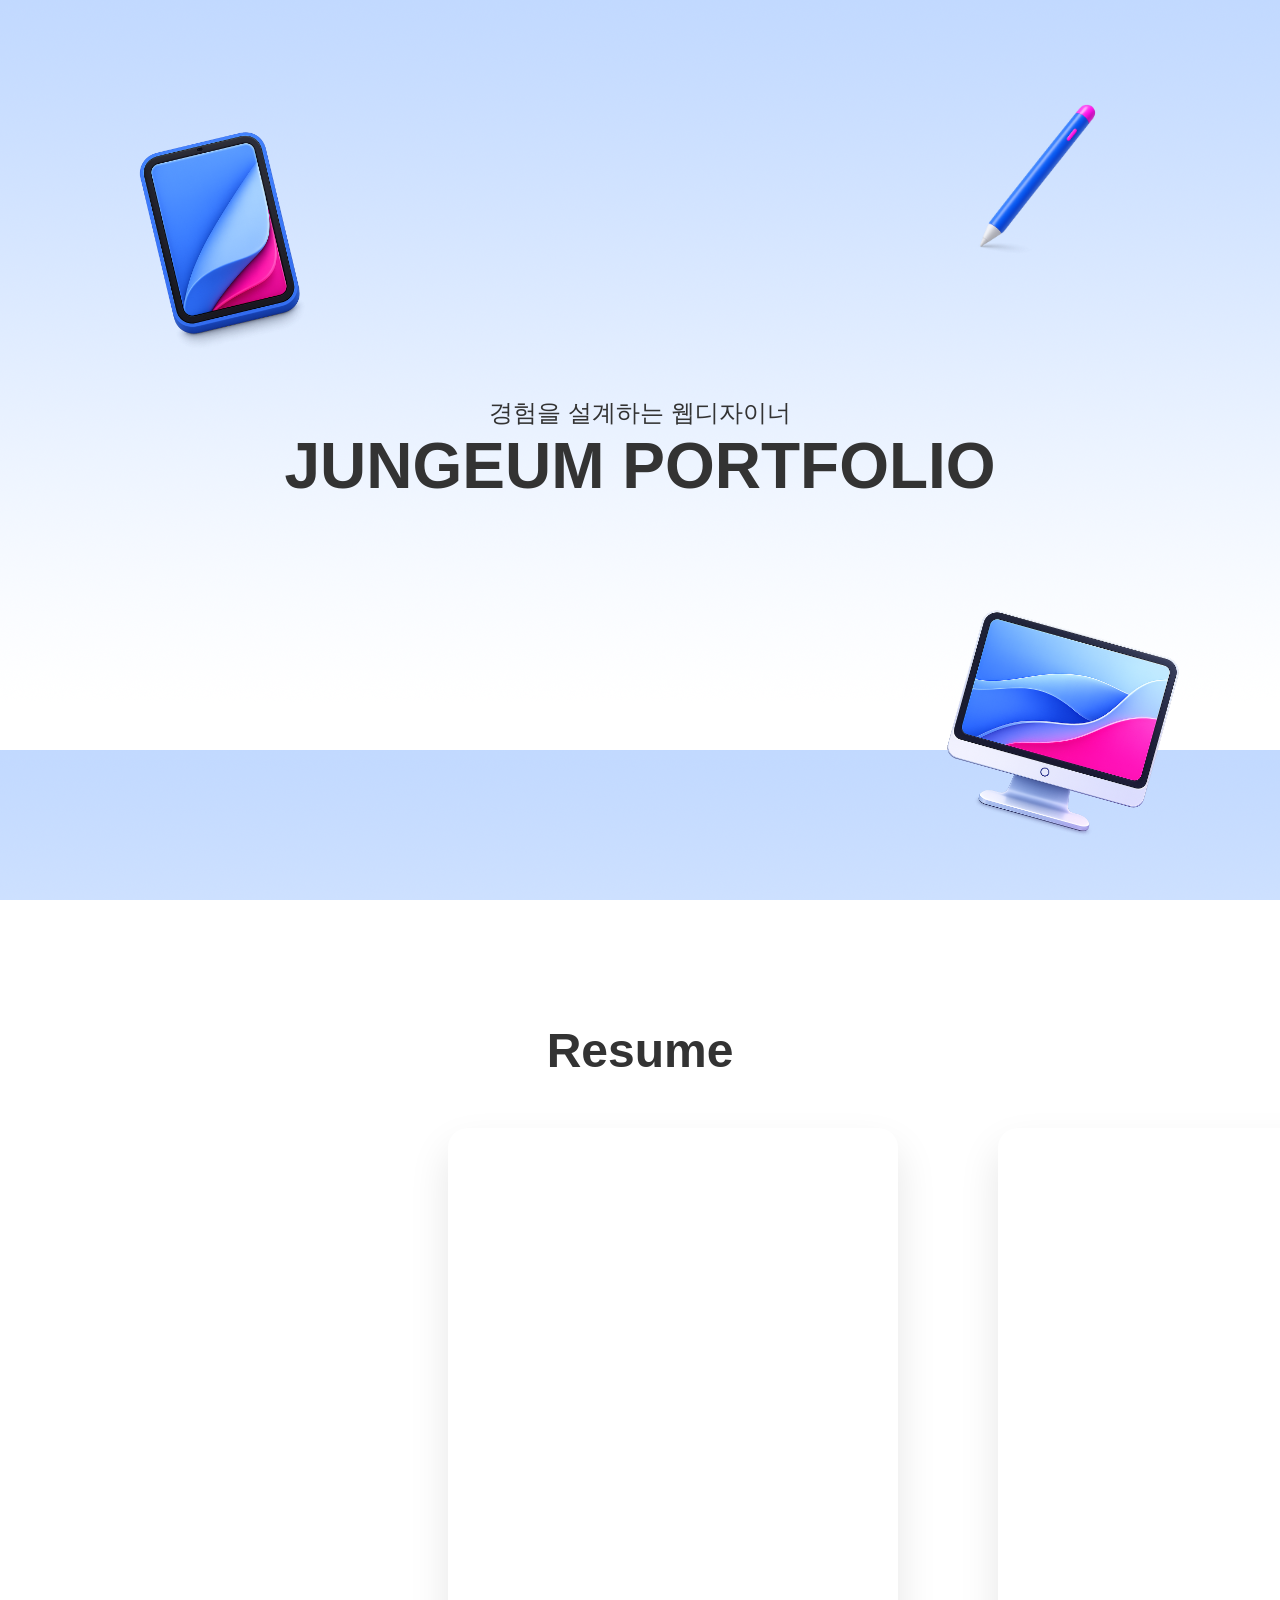
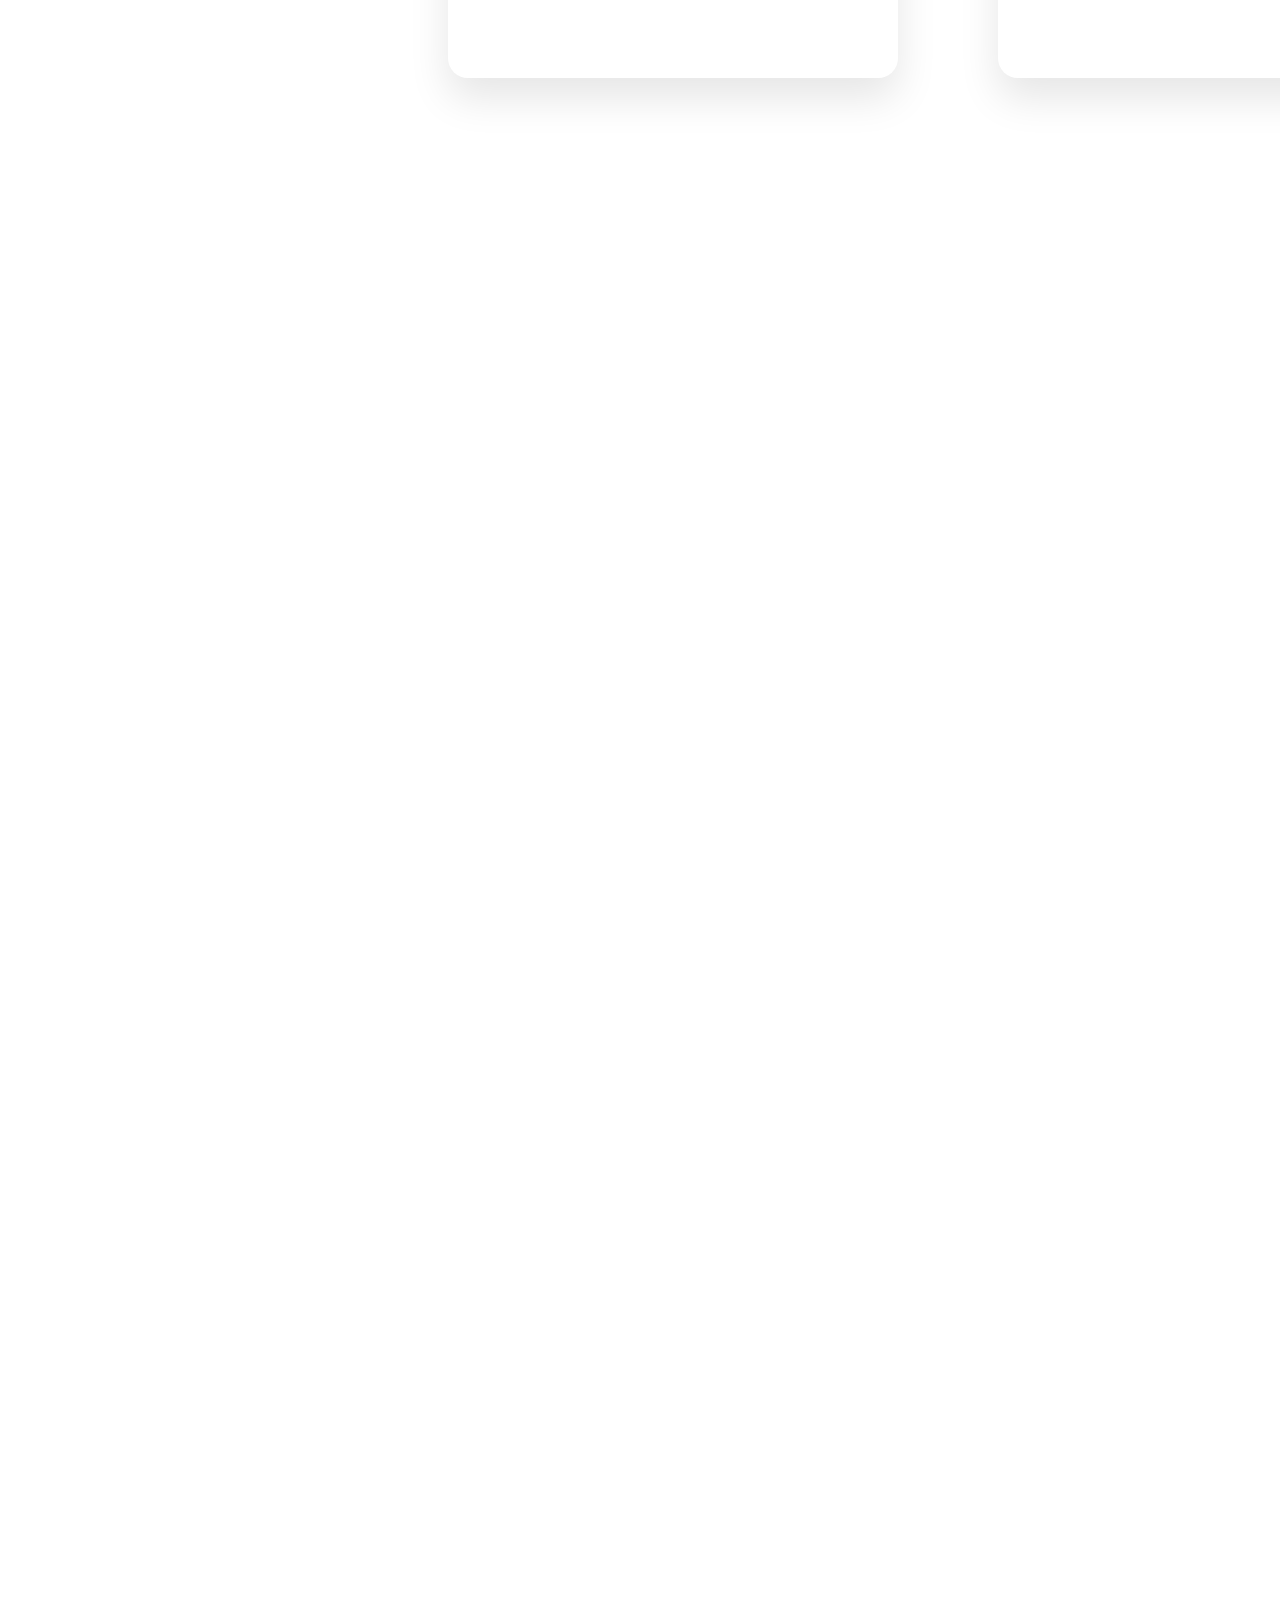
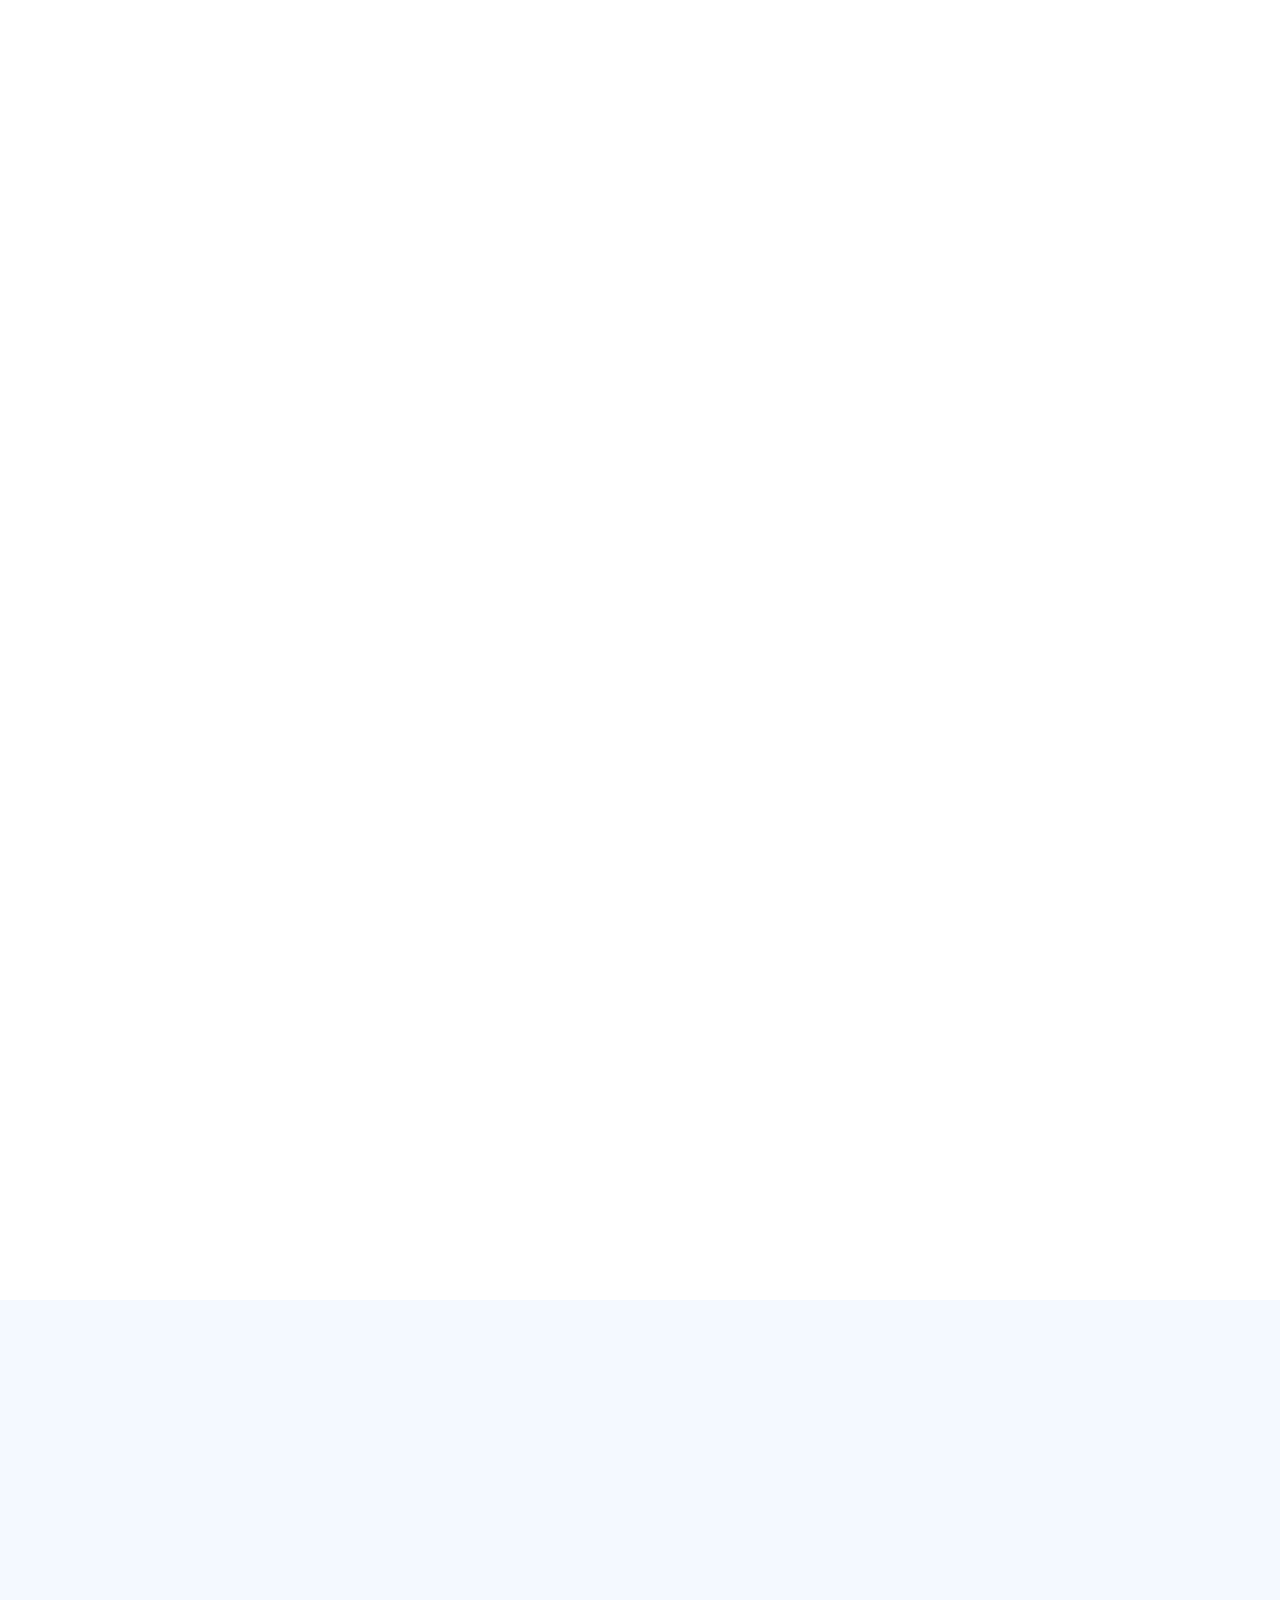
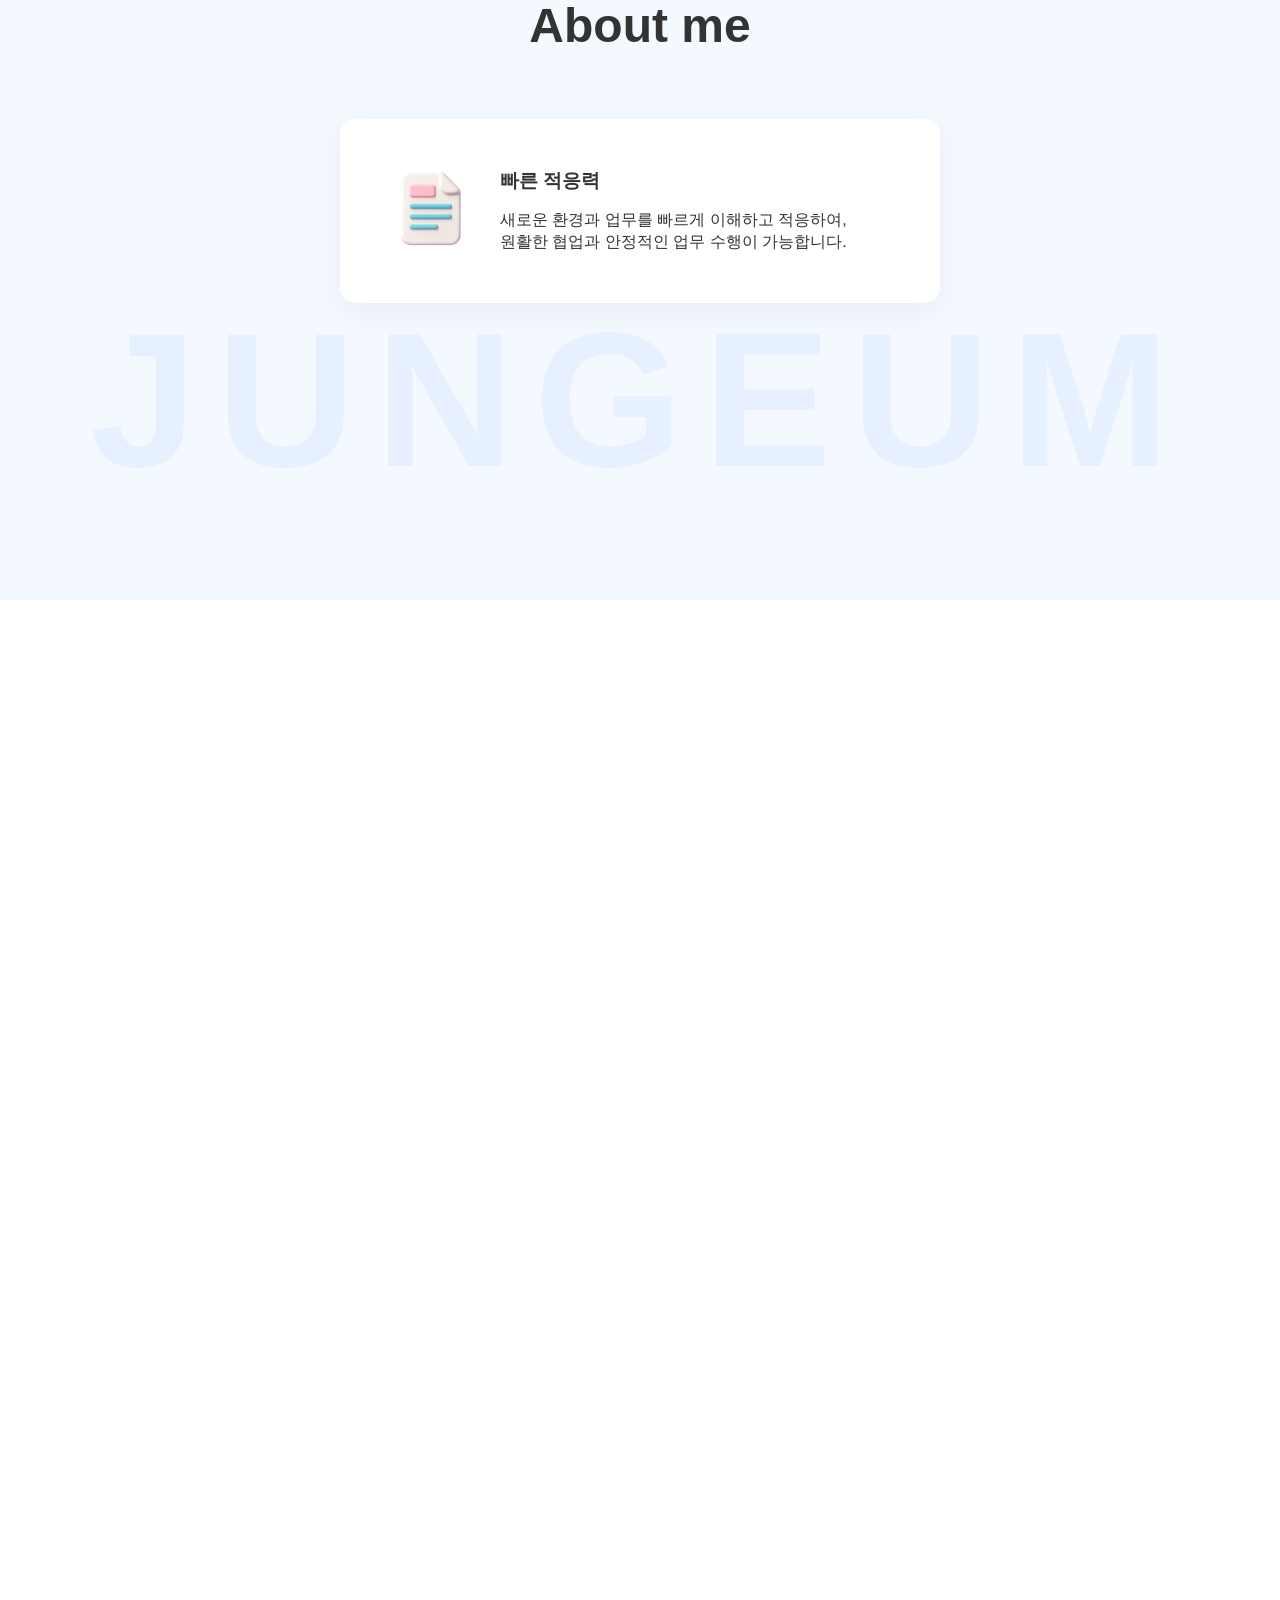
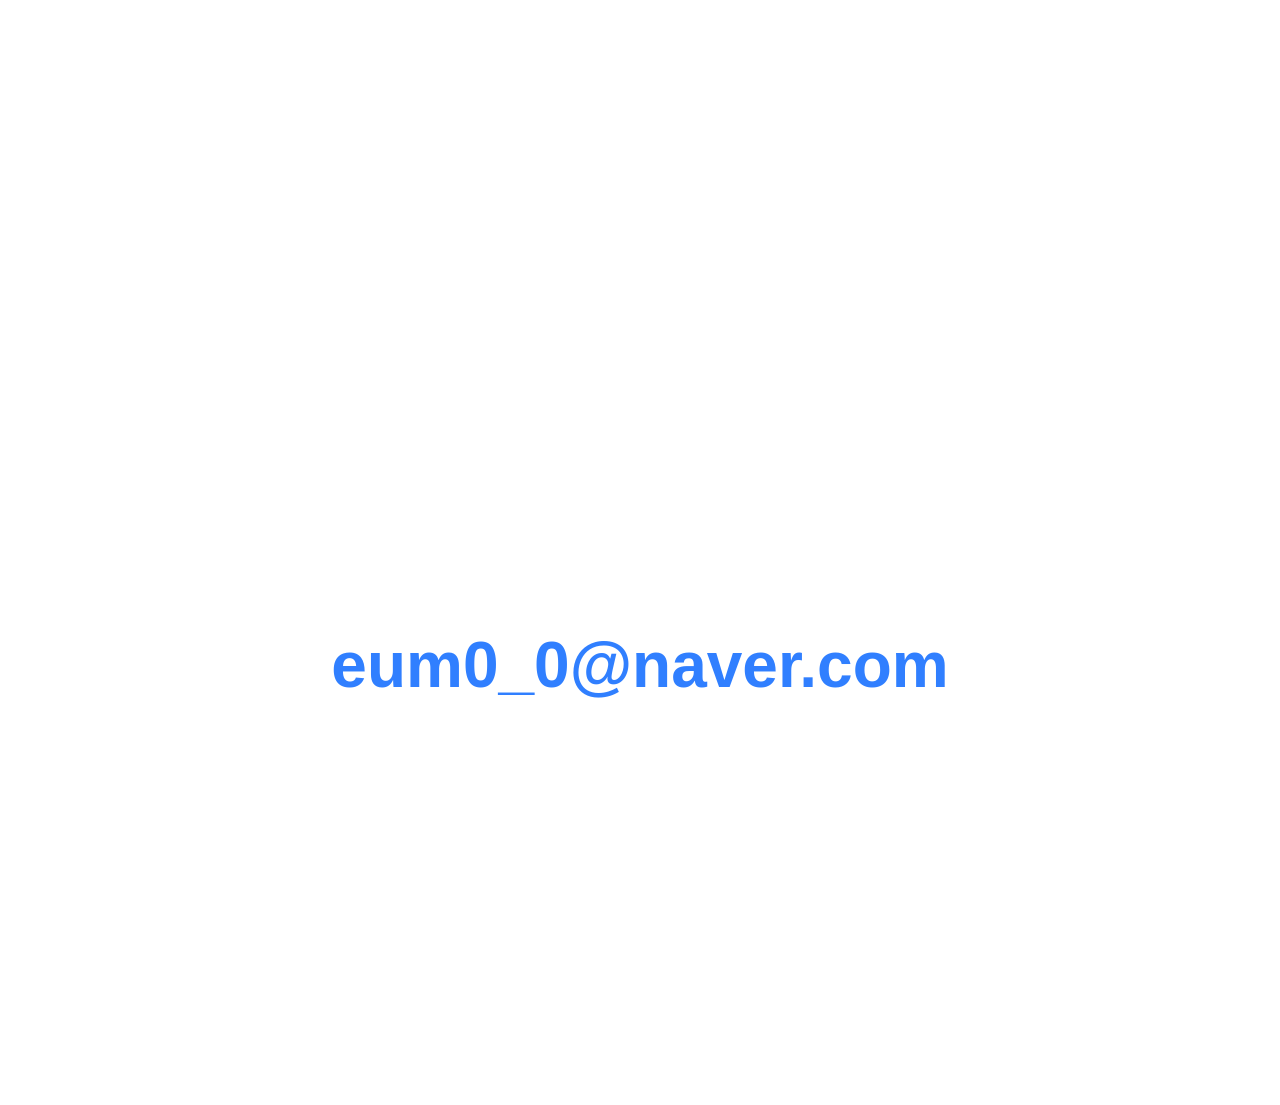
==== index.html @ 6cfabbdc "new" ====
<!DOCTYPE html>
<html lang="ko">
<head>
    <meta charset="UTF-8">
    <meta name="viewport" content="width=device-width, initial-scale=1.0">
    <title>JUNGEUM PORTFOLIO 2026</title>
    <link rel="stylesheet" href="index2.css">
    <!-- GSAP & ScrollTrigger -->
    <script src="https://cdnjs.cloudflare.com/ajax/libs/gsap/3.12.2/gsap.min.js"></script>
    <script src="https://cdnjs.cloudflare.com/ajax/libs/gsap/3.12.2/ScrollTrigger.min.js"></script>
</head>
<body>

    <!-- 섹션 1: 메인 비주얼 -->
    <section class="section-hero">
        <div class="hero-text-wrap">
            <p class="sub-title">경험을 설계하는 웹디자이너</p>
            <h1 class="main-title">JUNGEUM PORTFOLIO</h1>
        </div>
        <div class="floating-pngs">
            <div class="png-obj p1"><img src="images/ipad.png" alt=""></div>
            <div class="png-obj p2"><img src="images/pen.png" alt=""></div>
            <div class="png-obj p3"><img src="images/mac.png" alt=""></div>
        </div>
    </section>

    <!-- 섹션 2: 가로 스크롤 & 피벗 카드 (코들 스타일) -->
    <section class="section-horizontal">
        <div class="horizontal-sticky">
            <h2 class="sec-title">Resume</h2>
            <div class="cards-container">
                <!-- 박스 1 -->
                <div class="card-item">
                    <div class="card-inner" style="background-image: url('https://via.placeholder.com/600x800/333');">
                        <div class="card-overlay">
                            <h3>Choi Jung Eum</h3>
                            <p>단순히 예쁜 디자인이 아니라,<br>고객이 행동하게 만드는<br>설계를 추구합니다.</p>
                        </div>
                    </div>
                </div>
                <!-- 박스 2 -->
                <div class="card-item">
                    <div class="card-inner" style="background-image: url('https://via.placeholder.com/600x800/444');">
                        <div class="card-overlay">
                            <h3>FEELcommunity</h3>
                            <p>사용자 경험 개선을 목표로<br>자사몰 UI/UX 리뉴얼 및<br>퍼블리싱 작업에 참여</p>
                        </div>
                    </div>
                </div>
                <!-- 박스 3 -->
                <div class="card-item">
                    <div class="card-inner" style="background-image: url('https://via.placeholder.com/600x800/555');">
                        <div class="card-overlay">
                            <h3>Certificate</h3>
                            <p>웹디자인기능사, GTQ 포토샵 1급, GTQ 일러스트 1급,<br>ITQ 한글 A등급, ITQ 파워포인트 A등급</p>
                        </div>
                    </div>
                </div>
            </div>
        </div>
    </section>

    <!-- 섹션 3: 2초 순환 스택 박스 (About Me) -->
    <section class="section-stack">
        <h2 class="sec-title">About me</h2>
        <div class="stack-wrapper">
            <div class="stack-box active">
                <div class="icon"><img src="images/icon1.png" alt=""></div>
                <div class="txt">
                    <h3>빠른 적응력</h3>
                    <p>새로운 환경과 업무를 빠르게 이해하고 적응하여,<br>원활한 협업과 안정적인 업무 수행이 가능합니다.</p>
                </div>
            </div>
            <div class="stack-box">
                <div class="icon"><img src="images/icon2.png" alt=""></div>
                <div class="txt">
                    <h3>밝고 긍정적인 태도</h3>
                    <p>긍정적인 마인드와 원활한 소통을 바탕으로,<br>협업 속에서도 좋은 시너지를 만들어갑니다.</p>
                </div>
            </div>
            <div class="stack-box">
                <div class="icon"><img src="images/icon3.png" alt=""></div>
                <div class="txt">
                    <h3>끊임없는 노력과 성장</h3>
                    <p>사용하기 쉬운 UI와 기억에 남는 UX를 개발하기 위해<br>꾸준한 학습과 도전으로 더 나은 결과를 만들어갑니다.</p>
                </div>
            </div>
        </div>
        <div class="bg-text">JUNGEUM</div>
    </section>

    <!-- 섹션 4: Works (리빌 애니메이션) -->
    <section class="section-works reveal">
        <h2 class="sec-title">Works</h2>
        <div class="work-list">
            
            <!-- 작업물 1 (예시) -->
            <div class="work-item">
                <div class="work-info">
                    <h3>Banner Design</h3>
                    <p>프로모션 및 마케팅 목적에 부합하는 배너 제작,<br>시각적 완성도와 사용자 경험을 고려한 디자인을 구현</p>
                    <div class="tags"><span>기획</span><span>디자인</span><span>photoshop</span><span>illustrator</span></div>
                    <!-- ★ data-target 속성을 추가하여 열고자 하는 모달의 ID와 연결합니다 -->
                    <button class="btn-more" data-target="modal-banner">상세 보기</button>
                </div>
                <div class="work-thumb"><img src="images/banner_s.jpg" alt=""></div>
            </div>

            <!-- 작업물 2가 추가된다면 아래와 같이 작성할 수 있습니다 -->
            
            <div class="work-item">
                <div class="work-info">
                    <h3>Detail Page</h3>
                    <p>브랜드와 콘텐츠 특성에 맞춘 레이아웃 설계와 디자인을 통해<br>가독성과 정보 전달력을 높인 상세페이지를 제작</p>
                    <div class="tags"><span>기획</span><span>디자인</span><span>photoshop</span><span>illustrator</span></div>
                    <button class="btn-more" data-target="modal-detail">상세 보기</button>
                </div>
                <div class="work-thumb"><img src="images/detail_s.jpg" alt=""></div>
            </div>
           

        </div>
    </section>
    <!-- 푸터: 타이핑 & 이메일 강조 -->
    <footer class="footer">
        <div class="footer-content">
            <h2 id="typing-text"></h2>
            <a href="mailto:eum0_0@naver.com" class="email-link">eum0_0@naver.com</a>
        </div>
    </footer>

    <!-- 모달 1: Detail Page & Banner Design -->
    <div id="modal-banner" class="modal">
        <div class="modal-overlay"></div>
        <div class="modal-content">
            <button class="modal-close">&times;</button>
            <div class="modal-body">
                <h2>Banner Design 상세</h2>
                <!-- <p style="margin: 15px 0; color: #666; line-height: 1.6;">
                    이 프로젝트는 브랜드의 아이덴티티를 살린 상세페이지 및 이벤트 배너 디자인입니다. 
                    사용자의 시선 흐름을 고려한 레이아웃 설계와 가독성 높은 타이포그래피에 집중했습니다.
                </p> -->
                <!-- 이미지 경로가 올바른지 확인해주세요 -->
                <img src="images/banner_p.jpg" alt="배너 디자인 이미지" style="width:100%; border-radius: 4px;">
            </div>
        </div>
    </div>

    <!-- 모달 2: FEELcommunity (예시) -->
    
    <div id="modal-detail" class="modal">
        <div class="modal-overlay"></div>
        <div class="modal-content">
            <button class="modal-close">&times;</button>
            <div class="modal-body">
                <h2>Detail Page 상세</h2>
                <!-- <p style="margin: 15px 0; color: #666; line-height: 1.6;">
                    사용자 경험 개선을 목표로 진행된 리뉴얼 프로젝트입니다.
                </p> -->
                <img src="images/detail_p.jpg" alt="리뉴얼 상세 이미지" style="width:100%; border-radius: 4px;">
                <img src="images/detail_p2.jpg" alt="리뉴얼 상세 이미지" style="width:100%; border-radius: 4px;">
                <img src="images/detail_p3.jpg" alt="리뉴얼 상세 이미지" style="width:100%; border-radius: 4px;">
                <img src="images/detail_p4.jpg" alt="리뉴얼 상세 이미지" style="width:100%; border-radius: 4px;">
                <img src="images/detail_p5.jpg" alt="리뉴얼 상세 이미지" style="width:100%; border-radius: 4px;">
            </div>
        </div>
    </div>
   
</body>
<script src="index3.js"></script>
</html>
---- index2.css ----
@import url('https://cdn.jsdelivr.net/gh/orioncactus/pretendard/dist/web/static/pretendard.css');

:root { --main-blue: #307fff; --bg-light: #F4F9FF; }
* { margin: 0; padding: 0; box-sizing: border-box; }
body { font-family: 'Pretendard', sans-serif; background: #fff; color: #333; overflow-x: hidden; }

/* Section 1 */
.section-hero { height: 100vh; display: flex; flex-direction: column; justify-content: center; align-items: center; position: relative; 
background-image: url(images/bg_img.png);}
.hero-text-wrap { text-align: center; z-index: 2; }
.hero-text-wrap .sub-title{font-size: 1.5rem;}
.main-title { font-size: 4rem; font-weight: 800; }
.png-obj { position: absolute; border-radius: 50%; display: flex; align-items: center; justify-content: center; font-size: 12px; }
.png-obj img{width: 100%;}
.p1 { width: 270px; height: 200px; top: 15%; left: 7%; }
.p2 { width: 190px; height: 160px; top: 11%; right: 12%; }
.p3 { width: 260px; height: 200px; bottom: 8%; right: 7%; }

/* Section 2: Horizontal Scroll */
.section-horizontal { height: 400vh; background: #fff; }
.horizontal-sticky { position: sticky; top: 0; height: 100vh; overflow: hidden; display: flex; flex-direction: column; justify-content: center; }
.sec-title { text-align: center; font-size: 3rem; margin-bottom: 50px; }
.cards-container { display: flex; padding-left: 35vw; gap: 100px; perspective: 1000px; }
.card-item { min-width: 450px; height: 550px; transition: transform 0.1s linear; }
.card-inner { 
    width: 100%; height: 100%; background-size: cover; border-radius: 20px; 
    position: relative; overflow: hidden; transition: 0.5s;
    box-shadow: 0 20px 40px rgba(0,0,0,0.1);
}
.card-overlay { 
    position: absolute; inset: 0; background: rgba(0,0,0,0.7); 
    display: flex; flex-direction: column; justify-content: center; align-items: center;
    color: #fff; opacity: 0; transition: 0.5s; padding: 40px; text-align: center;
}
.card-item.active .card-overlay { opacity: 1; }
.card-item.active .card-inner { transform: scale(1.05); }

/* Section 3: Stack */
.section-stack { height: 100vh; display: flex; flex-direction: column; justify-content: center; align-items: center; position: relative; background: var(--bg-light); }
.stack-wrapper { position: relative; width: 600px; height: 200px; z-index: 2; display: flex; align-items: flex-end;}
.stack-box { 
    position: absolute; width: 100%; background: #fff; border-radius: 15px; padding: 40px;
    display: flex; gap: 20px; align-items: center; box-shadow: 0 10px 30px rgba(0,0,0,0.05);
    opacity: 0; transform: translateY(50px); transition: 0.5s ease-in-out;
}
.stack-box.active { opacity: 1; transform: translateY(0); z-index: 10; }
.stack-box.peek { opacity: 0.4; transform: translateY(20px) scale(0.95); z-index: 5; display: flex !important; }
.stack-box .icon{width: 20%; text-align: center;}
.stack-box .icon img{width: 100%;}
.stack-box .txt{width: 80%;display: flex;flex-direction:column;}
.stack-box .txt h3{margin-bottom: 15px;}
.stack-box .txt p{line-height: 22px;;}
.bg-text { position: absolute; font-size: 15vw; font-weight: 900; color: rgba(0,71,255,0.05); z-index: 1; bottom: 10%; letter-spacing: 20px; }

/* Works */
.section-works { padding: 100px 10%; background: #E9F5FF; }
.work-item { display: flex; background: #fff; margin-bottom: 50px; height: 400px; align-items: center; border-radius: 5px; overflow: hidden; box-shadow:rgb(133 145 165 / 16%) 0px 1px 4px;}
.work-info { flex: 1; padding: 50px; }
.work-info h3{margin-bottom: 10px; font-size: 1.6rem;}
.work-info p{line-height: 25px;}
.work-thumb { flex: 1; background: #F8F8F8; height: 100%; }
.work-thumb img{width: 100%;}
.tags span { display: inline-block; padding: 5px 15px; background: #eee; border-radius: 20px; margin-right: 10px; font-size: 13px; color: var(--main-blue); margin-top: 15px; }
.btn-more { margin-top: 30px; background: var(--main-blue); color: #fff; border: none; padding: 10px 25px; cursor: pointer; border-radius: 5px; }

/* Reveal & Footer */
.reveal { opacity: 0; transform: translateY(50px); transition: 1s; }
.reveal.active { opacity: 1; transform: translateY(0); }
.footer { height: 100vh; display: flex; justify-content: center; align-items: center; text-align: center; }
.email-link { font-size: 4rem; color: var(--main-blue); text-decoration: none; font-weight: 800; display: block; margin-top: 20px; }

/* 기존 .modal-content 스타일에 패딩 및 헤더/본문 영역을 다듬기 위한 보완 */
.modal-content {
    position: relative;
    background: #fff;
    width: 95%;
    max-width: 1320px;   /* 가로형 상세 페이지가 시원하게 보이도록 확장 */
    /* [핵심] 모달의 최대 높이를 화면 높이의 85~90%로 제한 */
    max-height: 90vh; 
    /* [핵심] 내용이 최대 높이를 넘어가면 세로 스크롤바 자동 생성 */
    overflow-y: auto; 
    padding: 40px 30px 30px 30px; /* 위쪽 여백을 넓혀서 닫기 버튼과 겹치지 않게 함 */
    border-radius: 12px;
    overflow-y: auto; 
    box-shadow: 0 15px 30px rgba(0,0,0,0.25);
    animation: fadeIn 0.3s ease;
}

/* 모달 닫기 버튼 디자인 다듬기 */
/* 모달 전체 컨테이너 */
.modal {
    position: fixed;
    top: 0;
    left: 0;
    width: 100%;
    height: 100%;
    display: none; /* 기본 상태에서 화면에 안 보이게 숨김 */
    align-items: center;
    justify-content: center;
    z-index: 1000;
}

/* 모달이 활성화되었을 때 */
.modal.active {
    display: flex; /* 버튼을 누르면 자바스크립트에 의해 active 클래스가 붙으며 나타남 */
}
.modal-close {
    position: absolute;
    top: 20px;
    right: 20px;
    background: none;
    border: none;
    font-size: 32px;
    line-height: 1;
    color: #333;
    cursor: pointer;
    transition: color 0.2s;
}
.modal-close:hover {
    color: var(--main-blue); /* 마우스 올렸을 때 메인 컬러로 변경 */
}

/* 모달 본문 텍스트 및 이미지 여백 */
.modal-body h2 {
    font-size: 1.8rem;
    font-weight: 700;
    margin-bottom: 15px;
    color: #111;
}
.modal-body img {
    display: block;
    margin-top: 20px;
}
/* [추가] 모달 배경 레이어 및 등장 애니메이션 */
.modal-overlay {
    position: absolute;
    top: 0;
    left: 0;
    width: 100%;
    height: 100%;
    background: rgba(0, 0, 0, 0.6); /* 뒷배경을 어둡게 처리 */
}

@keyframes fadeIn {
    from { 
        transform: translateY(-20px); 
        opacity: 0; 
    }
    to { 
        transform: translateY(0); 
        opacity: 1; 
    }
}

/* 2. 모달 내부 이미지들이 깨지거나 넘치지 않게 조절 */
.modal-body img {
    max-width: 100%;  /* 부모 가로 폭을 절대 넘지 않도록 제한 */
    height: auto;     /* 비율을 유지하며 높이 자동 조절 */
    display: block;
    margin: 20px auto 0 auto; /* 중앙 정렬 및 위쪽 여백 */
    border-radius: 8px; /* 이미지 모서리를 부드럽게 처리 */
}

/* 3. [선택] 포트폴리오의 완성도를 높여주는 모달 내부 스크롤바 디자인 */
.modal-content::-webkit-scrollbar {
    width: 8px; /* 스크롤바 너비 */
}
.modal-content::-webkit-scrollbar-track {
    background: rgba(0, 0, 0, 0.05); /* 스크롤 트랙 배경 */
    border-radius: 10px;
}
.modal-content::-webkit-scrollbar-thumb {
    background: var(--main-blue); /* 스크롤바 핸들 색상을 포트폴리오 메인 블루로 설정 */
    border-radius: 10px;
}
.modal-content::-webkit-scrollbar-thumb:hover {
    background: #1a63df; /* 마우스 올렸을 때 조금 더 어두운 블루 */
}
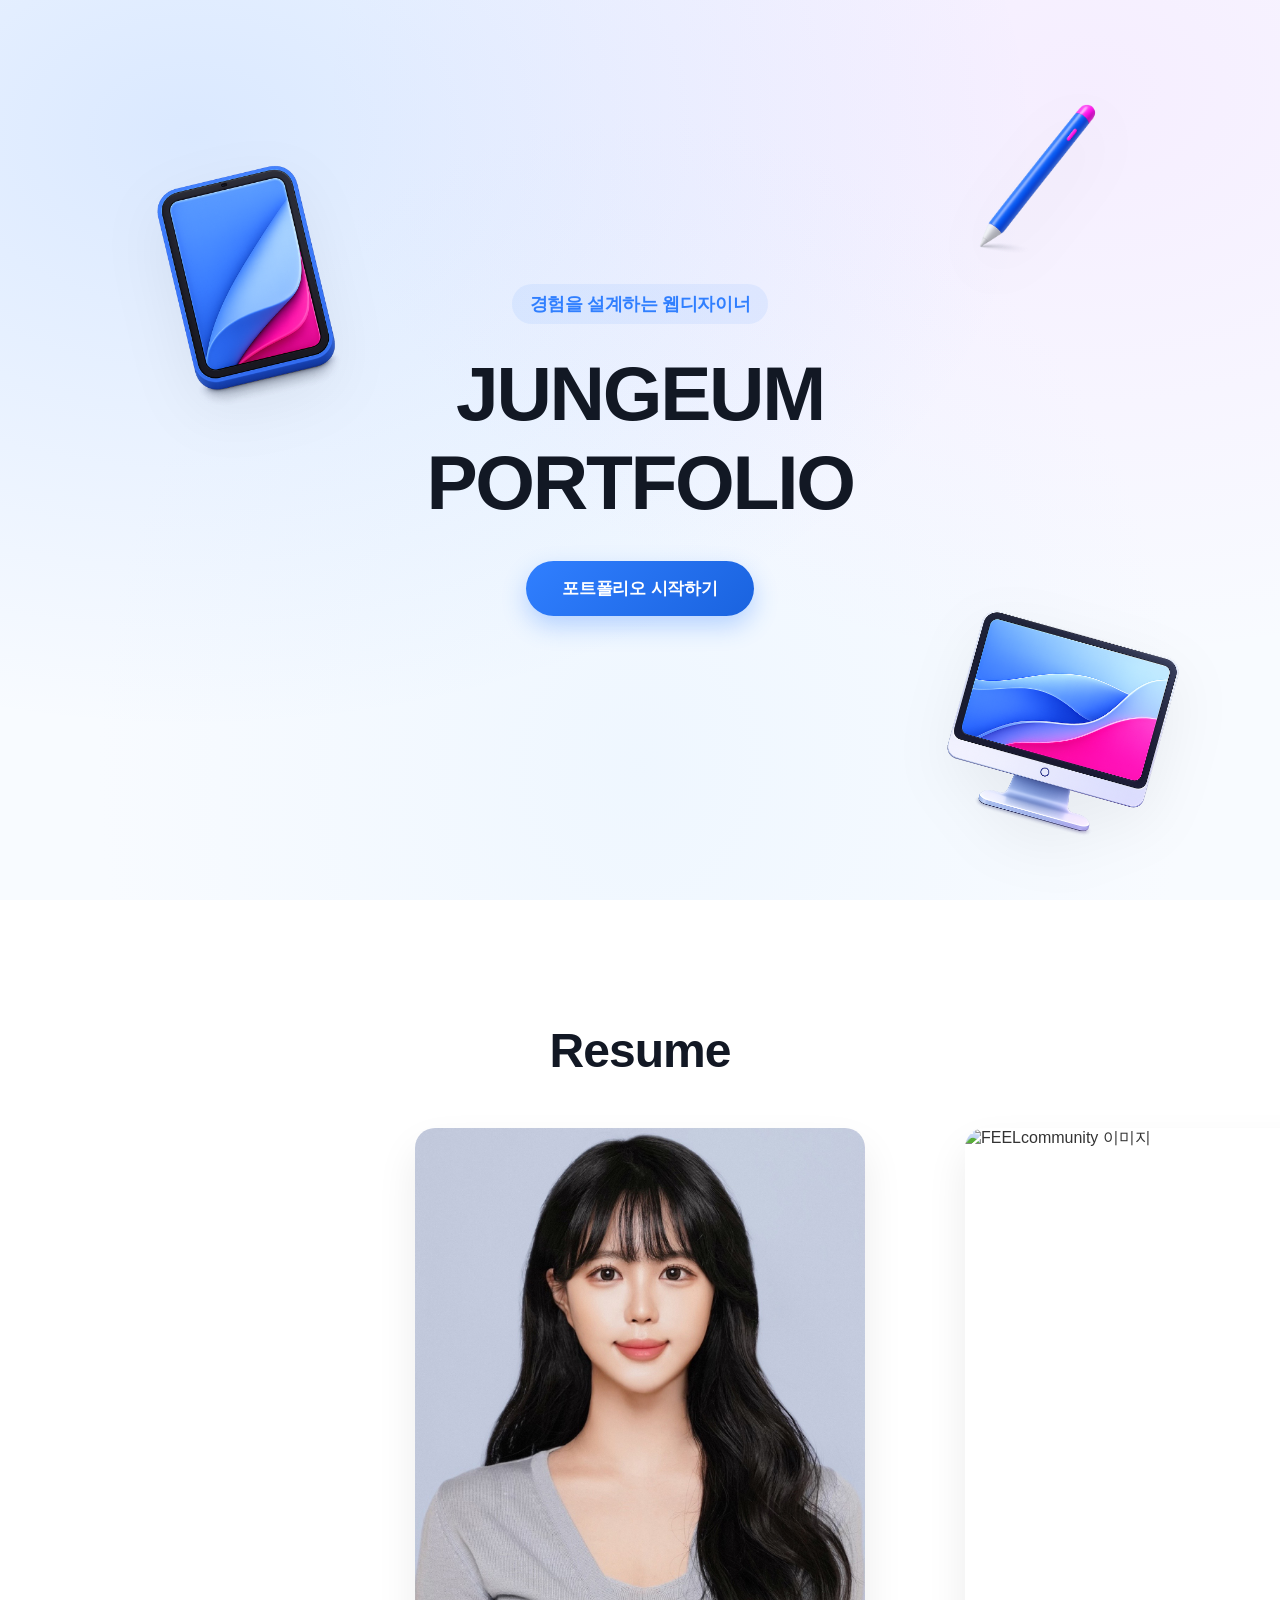
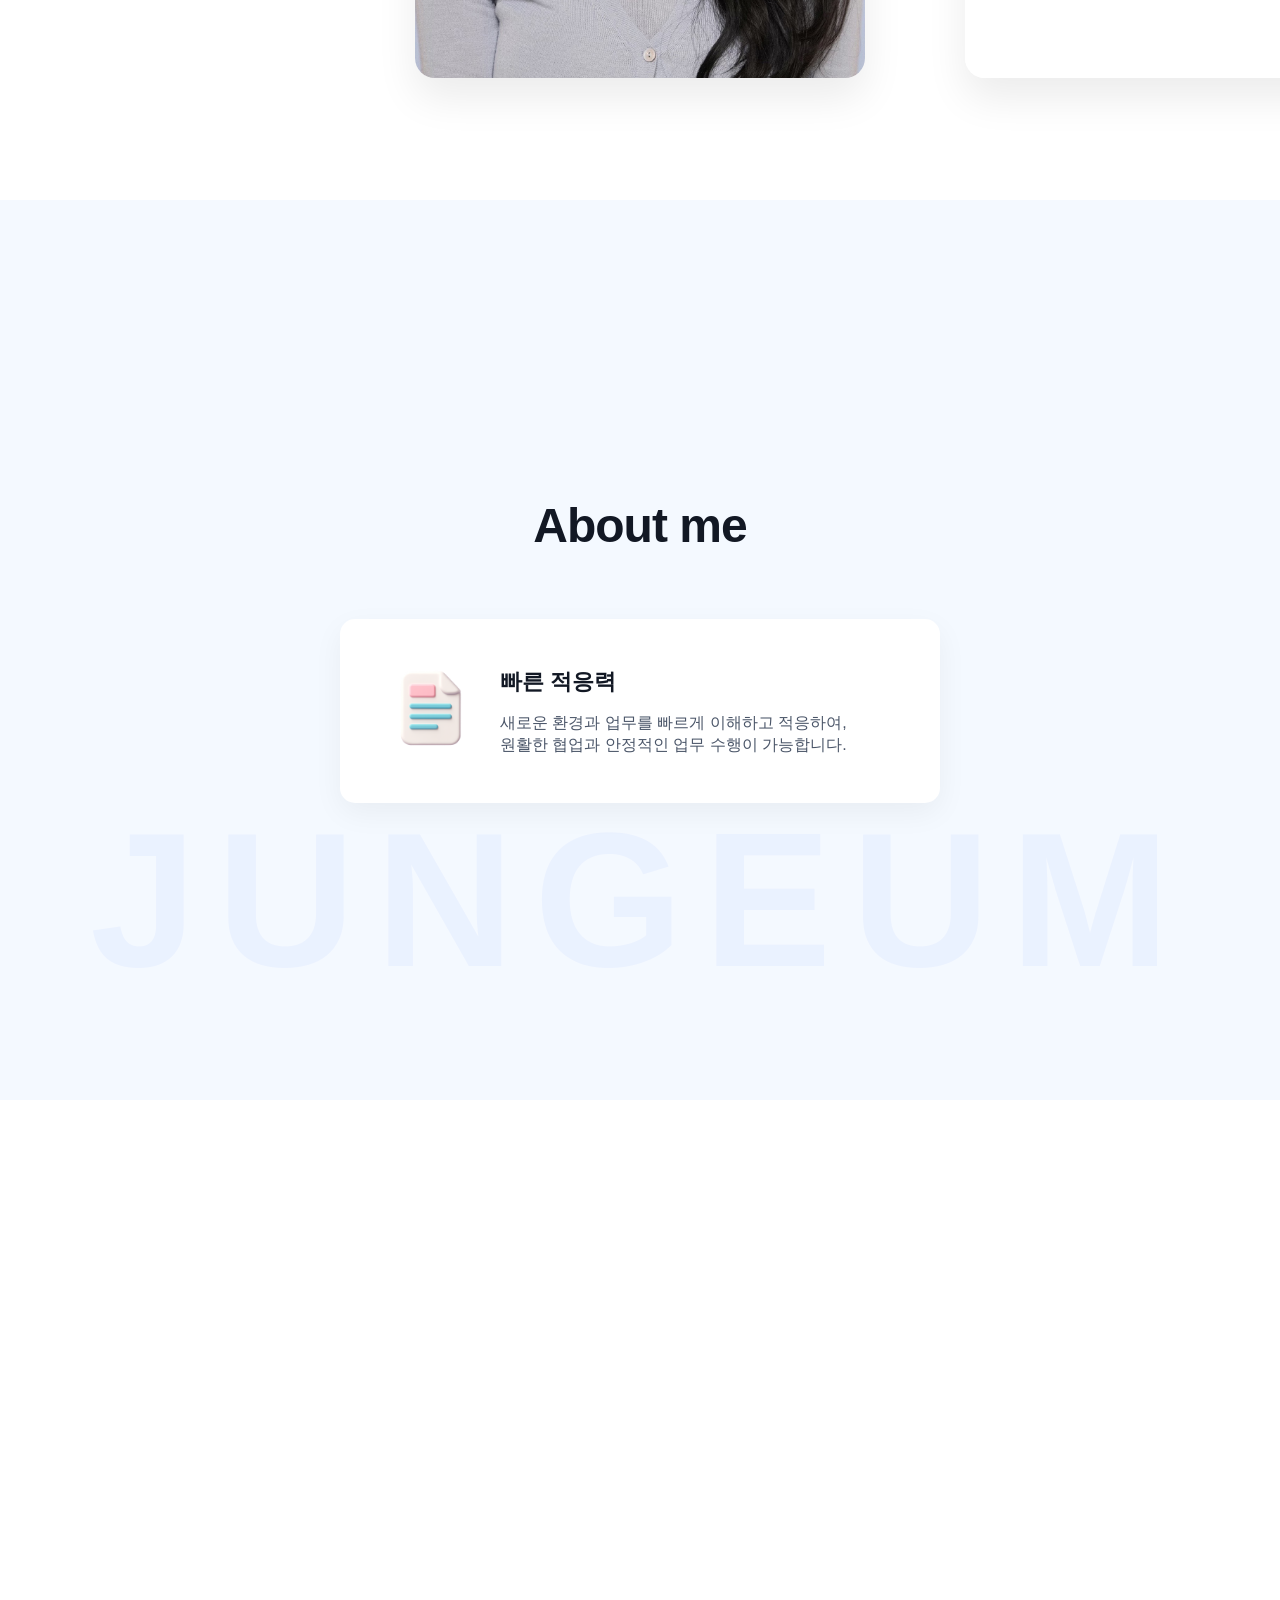
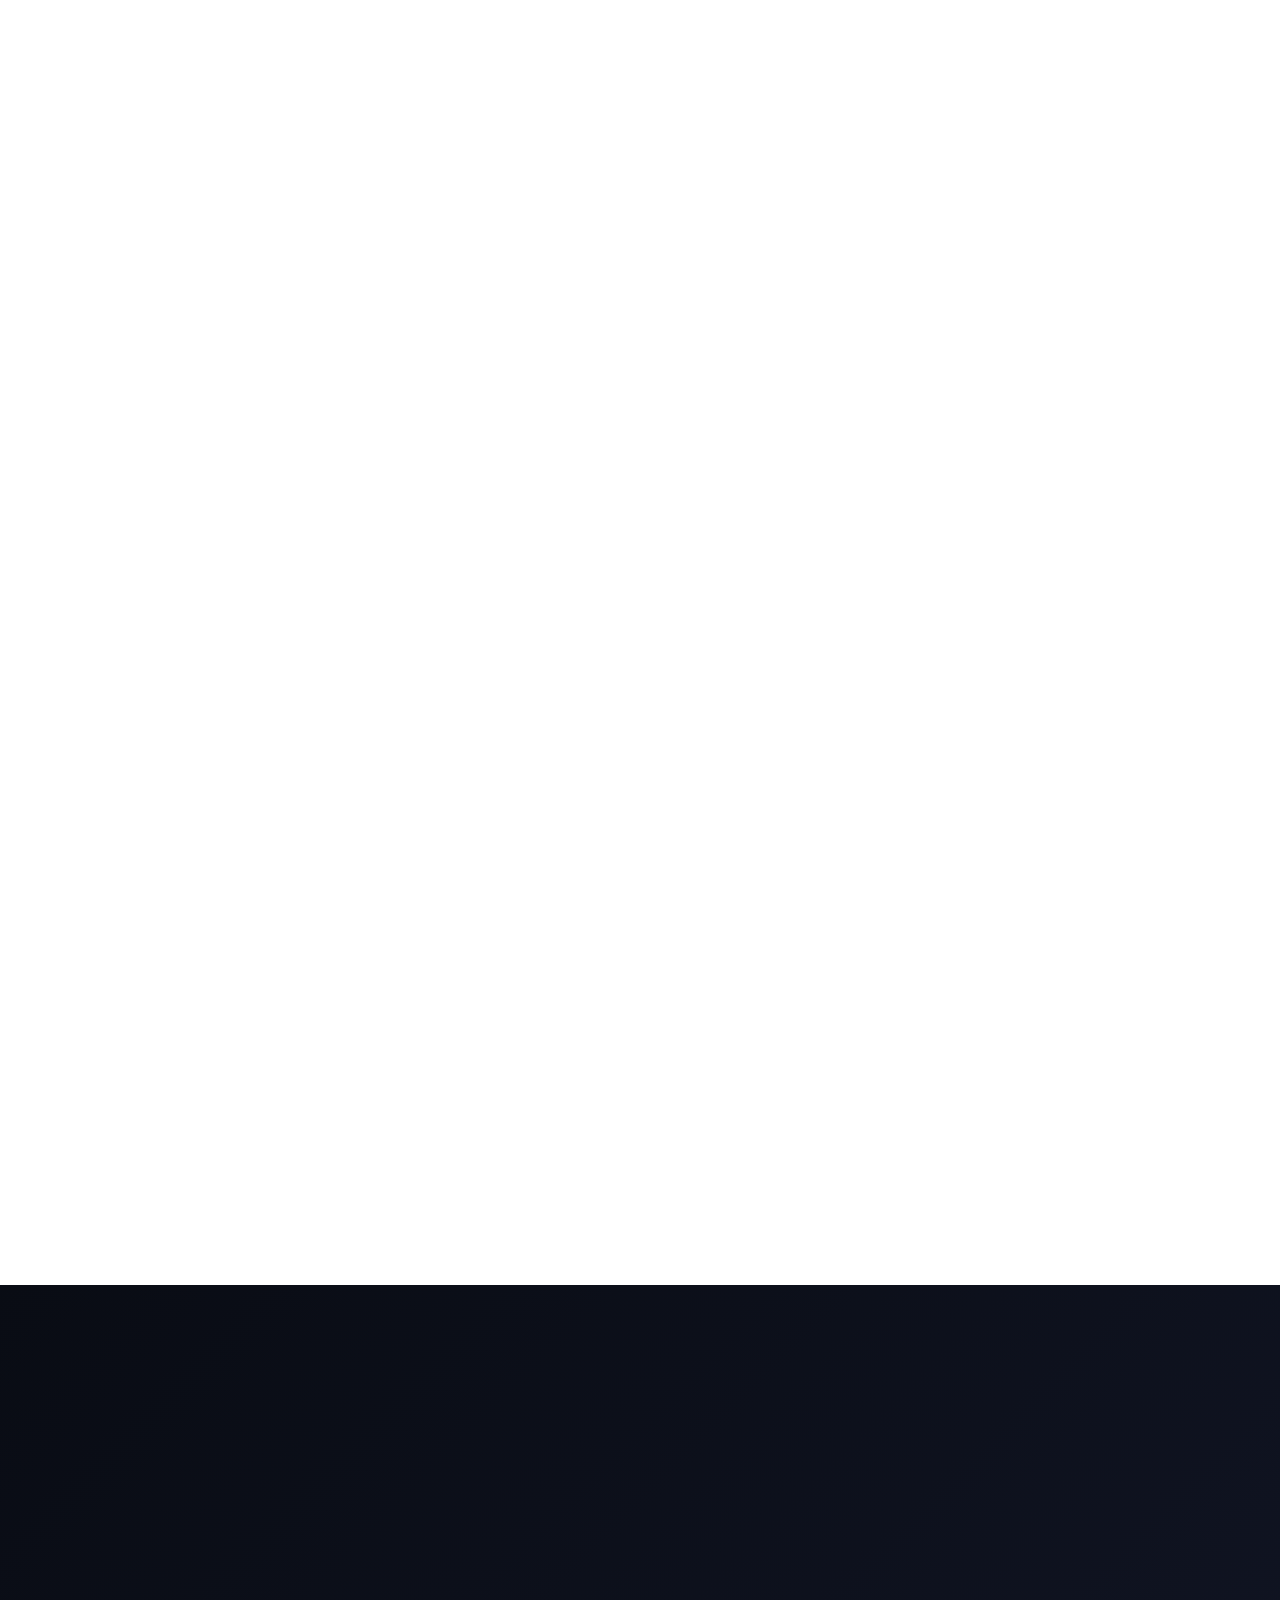
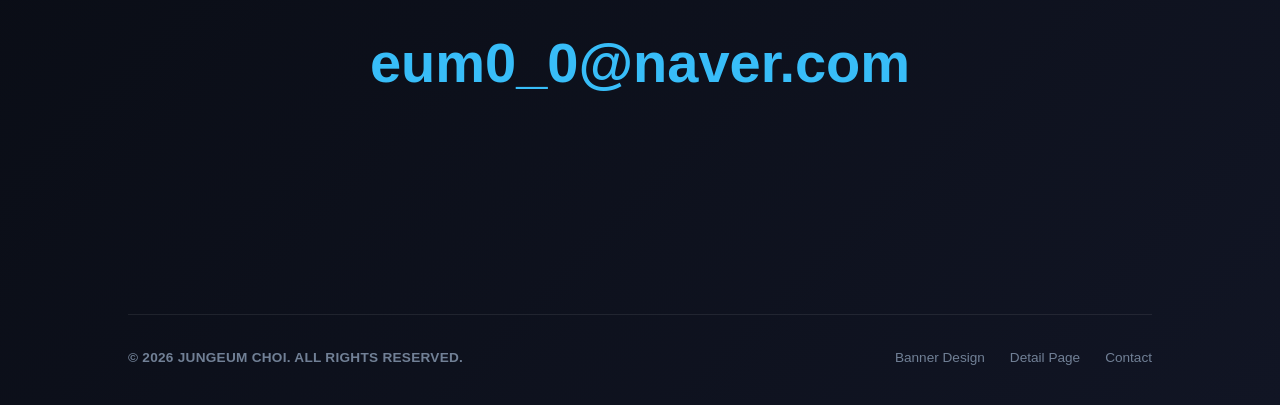
==== commit 026e1db2: "new" ====
--- a/index.html
+++ b/index.html
@@ -11,11 +11,13 @@
 </head>
 <body>
 
-    <!-- 섹션 1: 메인 비주얼 -->
+    <!-- 섹션 1: 메인 비주얼 (코들 감성 메쉬 라이트 & 무중력 무브먼트 적용) -->
     <section class="section-hero">
         <div class="hero-text-wrap">
             <p class="sub-title">경험을 설계하는 웹디자이너</p>
-            <h1 class="main-title">JUNGEUM PORTFOLIO</h1>
+            <h1 class="main-title">JUNGEUM<br>PORTFOLIO</h1>
+            <!-- SaaS 스타일의 세련된 CTA 버튼 -->
+            <button class="btn-hero-cta" onclick="document.querySelector('.section-horizontal').scrollIntoView({behavior: 'smooth'})">포트폴리오 시작하기</button>
         </div>
         <div class="floating-pngs">
             <div class="png-obj p1"><img src="images/ipad.png" alt=""></div>
@@ -24,43 +26,49 @@
         </div>
     </section>
 
-    <!-- 섹션 2: 가로 스크롤 & 피벗 카드 (코들 스타일) -->
+    <!-- 섹션 2: 가로 스크롤 & 피벗 카드 (기존 유지) -->
     <section class="section-horizontal">
         <div class="horizontal-sticky">
             <h2 class="sec-title">Resume</h2>
             <div class="cards-container">
-                <!-- 박스 1 -->
                 <div class="card-item">
-                    <div class="card-inner" style="background-image: url('https://via.placeholder.com/600x800/333');">
-                        <div class="card-overlay">
+                    <div class="card-inner">
+                        <div class="card-active-content">
                             <h3>Choi Jung Eum</h3>
                             <p>단순히 예쁜 디자인이 아니라,<br>고객이 행동하게 만드는<br>설계를 추구합니다.</p>
                         </div>
+                        <div class="card-inactive-content">
+                            <img src="images/eum_img.jpg" alt="Choi Jung Eum 이미지">
+                        </div>
                     </div>
                 </div>
-                <!-- 박스 2 -->
                 <div class="card-item">
-                    <div class="card-inner" style="background-image: url('https://via.placeholder.com/600x800/444');">
-                        <div class="card-overlay">
+                    <div class="card-inner">
+                        <div class="card-active-content">
                             <h3>FEELcommunity</h3>
                             <p>사용자 경험 개선을 목표로<br>자사몰 UI/UX 리뉴얼 및<br>퍼블리싱 작업에 참여</p>
                         </div>
+                        <div class="card-inactive-content">
+                            <img src="images/resume2.jpg" alt="FEELcommunity 이미지">
+                        </div>
                     </div>
                 </div>
-                <!-- 박스 3 -->
                 <div class="card-item">
-                    <div class="card-inner" style="background-image: url('https://via.placeholder.com/600x800/555');">
-                        <div class="card-overlay">
+                    <div class="card-inner">
+                        <div class="card-active-content">
                             <h3>Certificate</h3>
                             <p>웹디자인기능사, GTQ 포토샵 1급, GTQ 일러스트 1급,<br>ITQ 한글 A등급, ITQ 파워포인트 A등급</p>
                         </div>
+                        <div class="card-inactive-content">
+                            <img src="images/resume3.jpg" alt="Certificate 이미지">
+                        </div>
                     </div>
                 </div>
             </div>
         </div>
     </section>
 
-    <!-- 섹션 3: 2초 순환 스택 박스 (About Me) -->
+    <!-- 섹션 3: 2초 순환 스택 박스 (기존 유지) -->
     <section class="section-stack">
         <h2 class="sec-title">About me</h2>
         <div class="stack-wrapper">
@@ -89,25 +97,21 @@
         <div class="bg-text">JUNGEUM</div>
     </section>
 
-    <!-- 섹션 4: Works (리빌 애니메이션) -->
+    <!-- 섹션 4: Works (트렌디한 유리막 투명 카드 디자인으로 전면 리빌드) -->
     <section class="section-works reveal">
         <h2 class="sec-title">Works</h2>
         <div class="work-list">
             
-            <!-- 작업물 1 (예시) -->
             <div class="work-item">
                 <div class="work-info">
                     <h3>Banner Design</h3>
                     <p>프로모션 및 마케팅 목적에 부합하는 배너 제작,<br>시각적 완성도와 사용자 경험을 고려한 디자인을 구현</p>
                     <div class="tags"><span>기획</span><span>디자인</span><span>photoshop</span><span>illustrator</span></div>
-                    <!-- ★ data-target 속성을 추가하여 열고자 하는 모달의 ID와 연결합니다 -->
                     <button class="btn-more" data-target="modal-banner">상세 보기</button>
                 </div>
                 <div class="work-thumb"><img src="images/banner_s.jpg" alt=""></div>
             </div>
 
-            <!-- 작업물 2가 추가된다면 아래와 같이 작성할 수 있습니다 -->
-            
             <div class="work-item">
                 <div class="work-info">
                     <h3>Detail Page</h3>
@@ -117,46 +121,62 @@
                 </div>
                 <div class="work-thumb"><img src="images/detail_s.jpg" alt=""></div>
             </div>
-           
-
-        </div>
-    </section>
-    <!-- 푸터: 타이핑 & 이메일 강조 -->
+
+            <div class="work-item">
+                <div class="work-info">
+                    <h3>FEEL frame 자사몰 리뉴얼</h3>
+                    <p>UI&UX 디자인부터 퍼블리싱까지 담당하여<br>자사몰 리뉴얼 프로젝트 참여</p>
+                    <div class="tags"><span>UI&UX</span><span>상세페이지</span><span>퍼블리싱</span><span></span></div>
+                    <button class="btn-more" data-target="modal-feelframe">상세 보기</button>
+                </div>
+                <div class="work-thumb"><img src="" alt=""></div>
+            </div>
+
+        </div>
+    </section>
+
+    <!-- 푸터: 타이핑 & 이메일 강조 & 기업형 상세 하단 바 -->
     <footer class="footer">
         <div class="footer-content">
             <h2 id="typing-text"></h2>
             <a href="mailto:eum0_0@naver.com" class="email-link">eum0_0@naver.com</a>
         </div>
+        <!-- 코들 푸터 스타일의 정돈된 바텀 레이아웃 추가 -->
+        <div class="footer-bottom">
+            <div class="footer-bottom-brand">© 2026 JUNGEUM CHOI. ALL RIGHTS RESERVED.</div>
+            <div class="footer-bottom-links">
+                <a href="#modal-banner">Banner Design</a>
+                <a href="#modal-detail">Detail Page</a>
+                <a href="mailto:eum0_0@naver.com">Contact</a>
+            </div>
+        </div>
     </footer>
 
-    <!-- 모달 1: Detail Page & Banner Design -->
+<!-- 모달 1: Detail Page & Banner Design -->
     <div id="modal-banner" class="modal">
         <div class="modal-overlay"></div>
+        
+        <!-- ★ 이 버튼을 .modal-content 밖(위쪽)으로 완전히 꺼냅니다. -->
+        <button class="modal-close">&times;</button>
+        
         <div class="modal-content">
-            <button class="modal-close">&times;</button>
             <div class="modal-body">
                 <h2>Banner Design 상세</h2>
-                <!-- <p style="margin: 15px 0; color: #666; line-height: 1.6;">
-                    이 프로젝트는 브랜드의 아이덴티티를 살린 상세페이지 및 이벤트 배너 디자인입니다. 
-                    사용자의 시선 흐름을 고려한 레이아웃 설계와 가독성 높은 타이포그래피에 집중했습니다.
-                </p> -->
-                <!-- 이미지 경로가 올바른지 확인해주세요 -->
                 <img src="images/banner_p.jpg" alt="배너 디자인 이미지" style="width:100%; border-radius: 4px;">
             </div>
         </div>
     </div>
 
-    <!-- 모달 2: FEELcommunity (예시) -->
-    
+    <!-- 모달 2: Detail page -->
     <div id="modal-detail" class="modal">
         <div class="modal-overlay"></div>
+        
+        <!-- ★ 이 버튼을 .modal-content 밖(위쪽)으로 완전히 꺼냅니다. -->
+        <button class="modal-close">&times;</button>
+        
         <div class="modal-content">
-            <button class="modal-close">&times;</button>
             <div class="modal-body">
                 <h2>Detail Page 상세</h2>
-                <!-- <p style="margin: 15px 0; color: #666; line-height: 1.6;">
-                    사용자 경험 개선을 목표로 진행된 리뉴얼 프로젝트입니다.
-                </p> -->
                 <img src="images/detail_p.jpg" alt="리뉴얼 상세 이미지" style="width:100%; border-radius: 4px;">
                 <img src="images/detail_p2.jpg" alt="리뉴얼 상세 이미지" style="width:100%; border-radius: 4px;">
                 <img src="images/detail_p3.jpg" alt="리뉴얼 상세 이미지" style="width:100%; border-radius: 4px;">
@@ -165,6 +185,20 @@
             </div>
         </div>
     </div>
+
+    <div id="modal-feelframe" class="modal">
+        <div class="modal-overlay"></div>
+        
+        <!-- ★ 이 버튼을 .modal-content 밖(위쪽)으로 완전히 꺼냅니다. -->
+        <button class="modal-close">&times;</button>
+        
+        <div class="modal-content">
+            <div class="modal-body">
+                <h2>필프레임 자사몰 리뉴얼 사이트 상세</h2>
+                <img src="" alt="배너 디자인 이미지" style="width:100%; border-radius: 4px;">
+            </div>
+        </div>
+    </div>
    
 </body>
 <script src="index3.js"></script>
--- a/index2.css
+++ b/index2.css
@@ -4,38 +4,141 @@
 * { margin: 0; padding: 0; box-sizing: border-box; }
 body { font-family: 'Pretendard', sans-serif; background: #fff; color: #333; overflow-x: hidden; }
 
-/* Section 1 */
-.section-hero { height: 100vh; display: flex; flex-direction: column; justify-content: center; align-items: center; position: relative; 
-background-image: url(images/bg_img.png);}
+/* Section 1: 코들 메쉬 그라데이션 및 몽환적인 스팟 조명 효과 */
+.section-hero { 
+    height: 100vh; 
+    display: flex; 
+    flex-direction: column; 
+    justify-content: center; 
+    align-items: center; 
+    position: relative; 
+    /* 고화질 렌더링을 유도하는 Pure CSS 멀티 그라데이션 배경 */
+    background: radial-gradient(at 15% 15%, rgba(48, 127, 255, 0.15) 0px, transparent 55%),
+                radial-gradient(at 85% 10%, rgba(225, 120, 255, 0.1) 0px, transparent 50%),
+                radial-gradient(at 50% 85%, rgba(235, 245, 255, 0.7) 0px, transparent 60%),
+                #f8fbff;
+    overflow: hidden;
+}
 .hero-text-wrap { text-align: center; z-index: 2; }
-.hero-text-wrap .sub-title{font-size: 1.5rem;}
-.main-title { font-size: 4rem; font-weight: 800; }
-.png-obj { position: absolute; border-radius: 50%; display: flex; align-items: center; justify-content: center; font-size: 12px; }
-.png-obj img{width: 100%;}
-.p1 { width: 270px; height: 200px; top: 15%; left: 7%; }
-.p2 { width: 190px; height: 160px; top: 11%; right: 12%; }
-.p3 { width: 260px; height: 200px; bottom: 8%; right: 7%; }
-
-/* Section 2: Horizontal Scroll */
-.section-horizontal { height: 400vh; background: #fff; }
-.horizontal-sticky { position: sticky; top: 0; height: 100vh; overflow: hidden; display: flex; flex-direction: column; justify-content: center; }
-.sec-title { text-align: center; font-size: 3rem; margin-bottom: 50px; }
-.cards-container { display: flex; padding-left: 35vw; gap: 100px; perspective: 1000px; }
-.card-item { min-width: 450px; height: 550px; transition: transform 0.1s linear; }
+.hero-text-wrap .sub-title { 
+    font-size: 1.1rem; 
+    font-weight: 700; 
+    color: var(--main-blue); 
+    background: rgba(48, 127, 255, 0.08); 
+    padding: 8px 18px; 
+    border-radius: 30px; 
+    display: inline-block; 
+    margin-bottom: 25px; 
+    letter-spacing: -0.02em;
+}
+.main-title { 
+    font-size: 4.8rem; 
+    font-weight: 900; 
+    color: #121824; 
+    letter-spacing: -0.03em; 
+    line-height: 1.15;
+}
+
+/* 코들 스타일 3D 둥근 모서리 CTA 버튼 */
+.btn-hero-cta {
+    margin-top: 35px;
+    background: linear-gradient(135deg, #307fff 0%, #1a63df 100%);
+    color: #fff;
+    border: none;
+    padding: 16px 36px;
+    font-size: 1.05rem;
+    font-weight: 700;
+    border-radius: 50px;
+    cursor: pointer;
+    box-shadow: 0 10px 25px rgba(48, 127, 255, 0.3);
+    transition: all 0.3s cubic-bezier(0.16, 1, 0.3, 1);
+    letter-spacing: -0.01em;
+}
+.btn-hero-cta:hover {
+    transform: translateY(-3px);
+    box-shadow: 0 15px 30px rgba(48, 127, 255, 0.45);
+}
+
+/* 무중력 상태처럼 위아래로 둥실대는 자연스러운 부유 모션 프레임 */
+@keyframes float1 {
+    0% { transform: translateY(0px) rotate(0deg); }
+    50% { transform: translateY(-12px) rotate(1.5deg); }
+    100% { transform: translateY(0px) rotate(0deg); }
+}
+@keyframes float2 {
+    0% { transform: translateY(0px) rotate(0deg); }
+    50% { transform: translateY(10px) rotate(-2deg); }
+    100% { transform: translateY(0px) rotate(0deg); }
+}
+@keyframes float3 {
+    0% { transform: translateY(0px) rotate(0deg); }
+    50% { transform: translateY(-8px) rotate(1deg); }
+    100% { transform: translateY(0px) rotate(0deg); }
+}
+.png-obj { position: absolute; border-radius: 50%; display: flex; align-items: center; justify-content: center; z-index: 1; }
+.png-obj img { width: 100%; filter: drop-shadow(0 20px 30px rgba(0,0,0,0.06)); }
+.p1 { width: 300px; height: 200px; top: 20%; left: 8%; animation: float1 5s ease-in-out infinite; }
+.p2 { width: 190px; height: 160px; top: 11%; right: 12%; animation: float2 6s ease-in-out infinite; }
+.p3 { width: 260px; height: 200px; bottom: 8%; right: 7%; animation: float3 5.5s ease-in-out infinite; }
+
+
+/* Section 2: Horizontal Scroll (완성된 기존 피벗 형태 유지) */
+.section-horizontal { height: 100vh; background: #fff; }
+.horizontal-sticky { position: relative; top: 0; height: 100vh; overflow: hidden; display: flex; flex-direction: column; justify-content: center; }
+.sec-title { text-align: center; font-size: 3rem; margin-bottom: 50px; font-weight: 800; letter-spacing: -0.02em; color: #121824;}
+.cards-container { 
+    display: flex; 
+    padding-left: calc(50vw - 225px); 
+    gap: 100px; 
+    perspective: 1000px; 
+}
+.card-item { min-width: 450px; height: 550px; }
 .card-inner { 
-    width: 100%; height: 100%; background-size: cover; border-radius: 20px; 
-    position: relative; overflow: hidden; transition: 0.5s;
-    box-shadow: 0 20px 40px rgba(0,0,0,0.1);
-}
-.card-overlay { 
-    position: absolute; inset: 0; background: rgba(0,0,0,0.7); 
-    display: flex; flex-direction: column; justify-content: center; align-items: center;
-    color: #fff; opacity: 0; transition: 0.5s; padding: 40px; text-align: center;
-}
-.card-item.active .card-overlay { opacity: 1; }
+    width: 100%; height: 100%; border-radius: 20px; 
+    position: relative; overflow: hidden; 
+    box-shadow: 0 20px 40px rgba(0,0,0,0.08);
+    background: #fff;
+    transition: transform 0.5s ease;
+}
+.card-inactive-content {
+    position: absolute;
+    inset: 0;
+    background: #fff;
+    display: flex;
+    align-items: center;
+    justify-content: center;
+    opacity: 1;
+    transition: opacity 0.4s ease;
+    z-index: 1;
+}
+.card-inactive-content img {
+    width: 100%;
+    height: 100%;
+    object-fit: cover;
+}
+.card-active-content { 
+    position: absolute; 
+    inset: 0; 
+    background: rgba(18, 24, 36, 0.85); 
+    display: flex; 
+    flex-direction: column; 
+    justify-content: center; 
+    align-items: center;
+    color: #fff; 
+    opacity: 0; 
+    transition: opacity 0.4s ease; 
+    padding: 40px; 
+    text-align: center;
+    z-index: 2;
+}
+.card-active-content h3{ font-size: 1.8rem; margin-bottom: 15px; font-weight: 700;}
+.card-active-content p{ font-size: 1rem; line-height: 1.6;}
 .card-item.active .card-inner { transform: scale(1.05); }
-
-/* Section 3: Stack */
+.card-item.active .card-active-content { opacity: 1; }
+.card-item.active .card-inactive-content { opacity: 0; }
+
+
+/* Section 3: Stack (기존 만족하신 코드 완벽 고수) */
 .section-stack { height: 100vh; display: flex; flex-direction: column; justify-content: center; align-items: center; position: relative; background: var(--bg-light); }
 .stack-wrapper { position: relative; width: 600px; height: 200px; z-index: 2; display: flex; align-items: flex-end;}
 .stack-box { 
@@ -48,79 +151,250 @@
 .stack-box .icon{width: 20%; text-align: center;}
 .stack-box .icon img{width: 100%;}
 .stack-box .txt{width: 80%;display: flex;flex-direction:column;}
-.stack-box .txt h3{margin-bottom: 15px;}
-.stack-box .txt p{line-height: 22px;;}
-.bg-text { position: absolute; font-size: 15vw; font-weight: 900; color: rgba(0,71,255,0.05); z-index: 1; bottom: 10%; letter-spacing: 20px; }
-
-/* Works */
-.section-works { padding: 100px 10%; background: #E9F5FF; }
-.work-item { display: flex; background: #fff; margin-bottom: 50px; height: 400px; align-items: center; border-radius: 5px; overflow: hidden; box-shadow:rgb(133 145 165 / 16%) 0px 1px 4px;}
-.work-info { flex: 1; padding: 50px; }
-.work-info h3{margin-bottom: 10px; font-size: 1.6rem;}
-.work-info p{line-height: 25px;}
-.work-thumb { flex: 1; background: #F8F8F8; height: 100%; }
-.work-thumb img{width: 100%;}
-.tags span { display: inline-block; padding: 5px 15px; background: #eee; border-radius: 20px; margin-right: 10px; font-size: 13px; color: var(--main-blue); margin-top: 15px; }
-.btn-more { margin-top: 30px; background: var(--main-blue); color: #fff; border: none; padding: 10px 25px; cursor: pointer; border-radius: 5px; }
-
-/* Reveal & Footer */
+.stack-box .txt h3{margin-bottom: 15px; font-size: 1.4rem; color: #121824;}
+.stack-box .txt p{line-height: 22px; color: #4a5568;}
+.bg-text { position: absolute; font-size: 15vw; font-weight: 900; color: rgba(0,71,255,0.04); z-index: 1; bottom: 10%; letter-spacing: 20px; }
+
+
+/* Section 4: Works (유리막이 씌워진 듯한 글래스모피즘 & 부드러운 카드 인터랙션 도입) */
+.section-works { 
+    padding: 120px 10%; 
+    background: linear-gradient(180deg, #F4F9FF 0%, #Eaf3fc 100%); 
+}
+.work-item { 
+    display: flex; 
+    background: rgba(255, 255, 255, 0.75); 
+    backdrop-filter: blur(20px); 
+    -webkit-backdrop-filter: blur(20px);
+    border: 1px solid rgba(255, 255, 255, 0.6);
+    margin-bottom: 60px; 
+    height: 420px; 
+    align-items: center; 
+    border-radius: 24px; /* 더 미니멀하고 둥근 형태 */
+    overflow: hidden; 
+    box-shadow: 0 20px 50px rgba(133, 145, 165, 0.1);
+    transition: all 0.4s cubic-bezier(0.16, 1, 0.3, 1);
+}
+.work-item:hover {
+    transform: translateY(-8px);
+    box-shadow: 0 30px 60px rgba(48, 127, 255, 0.12);
+    border: 1px solid rgba(48, 127, 255, 0.35); /* 마우스 올렸을 때 메인 컬러로 보더 하이라이팅 */
+}
+.work-info { 
+    flex: 1.1; 
+    padding: 60px; 
+}
+.work-info h3 { 
+    margin-bottom: 12px; 
+    font-size: 1.8rem; 
+    font-weight: 800; 
+    color: #121824;
+    letter-spacing: -0.02em;
+}
+.work-info p { 
+    line-height: 1.65; 
+    color: #4a5568; 
+    font-size: 1.05rem;
+}
+.work-thumb { 
+    flex: 0.9; 
+    background: #f7fafc; 
+    height: 100%; 
+    overflow: hidden;
+}
+.work-thumb img { 
+    width: 100%; 
+    height: 100%; 
+    object-fit: cover;
+    transition: transform 0.6s cubic-bezier(0.16, 1, 0.3, 1);
+}
+.work-item:hover .work-thumb img {
+    transform: scale(1.04); /* 썸네일 이미지 미세 줌인 */
+}
+
+/* 세련된 크기 조율과 투명 배경의 태그 처리 */
+.tags {
+    margin-top: 25px;
+    display: flex;
+    flex-wrap: wrap;
+    gap: 8px;
+}
+.tags span { 
+    display: inline-block; 
+    padding: 6px 14px; 
+    background: rgba(48, 127, 255, 0.08); 
+    border-radius: 50px; 
+    font-size: 12px; 
+    font-weight: 600;
+    color: var(--main-blue); 
+    margin: 0;
+    letter-spacing: -0.01em;
+}
+
+/* 코들 스타일의 가벼운 화살표 유도 인터랙션 */
+.btn-more { 
+    margin-top: 35px; 
+    background: var(--main-blue); 
+    color: #fff; 
+    border: none; 
+    padding: 12px 28px; 
+    cursor: pointer; 
+    border-radius: 50px; 
+    font-weight: 700;
+    font-size: 0.95rem;
+    box-shadow: 0 6px 15px rgba(48, 127, 255, 0.2);
+    transition: all 0.3s ease;
+    display: inline-flex;
+    align-items: center;
+    gap: 8px;
+}
+.btn-more::after {
+    content: "→";
+    font-size: 1.1rem;
+    transition: transform 0.3s ease;
+}
+.btn-more:hover {
+    background: #1a63df;
+    box-shadow: 0 10px 20px rgba(48, 127, 255, 0.3);
+    transform: translateY(-2px);
+}
+.btn-more:hover::after {
+    transform: translateX(4px); /* 화살표 슬라이드 애니메이션 */
+}
+
+
+/* Reveal & Footer (다크 네온 디자인 전면 보완) */
 .reveal { opacity: 0; transform: translateY(50px); transition: 1s; }
 .reveal.active { opacity: 1; transform: translateY(0); }
-.footer { height: 100vh; display: flex; justify-content: center; align-items: center; text-align: center; }
-.email-link { font-size: 4rem; color: var(--main-blue); text-decoration: none; font-weight: 800; display: block; margin-top: 20px; }
-
-/* 기존 .modal-content 스타일에 패딩 및 헤더/본문 영역을 다듬기 위한 보완 */
+
+.footer { 
+    position: relative;
+    padding: 120px 10% 40px 10%; 
+    /* 세련된 다크 그라데이션으로 마감 */
+    background: linear-gradient(135deg, #090c14 0%, #111524 100%); 
+    color: #fff;
+    display: flex;
+    flex-direction: column;
+    justify-content: space-between;
+    min-height: 80vh;
+}
+.footer-content { 
+    text-align: center; 
+    margin-top: 60px;
+    flex: 1;
+    display: flex;
+    flex-direction: column;
+    justify-content: center;
+    align-items: center;
+}
+.footer-content h2 {
+    font-size: 2rem;
+    font-weight: 700;
+    color: #cbd5e0;
+    letter-spacing: -0.02em;
+    line-height: 1.5;
+    margin-bottom: 25px;
+}
+.email-link { 
+    font-size: 3.5rem; 
+    color: #38bdf8; 
+    text-decoration: none; 
+    font-weight: 900; 
+    display: inline-block; 
+    /* color와 text-shadow만 CSS 트랜지션을 주어 GSAP과 충돌하지 않게 처리 */
+    transition: color 0.3s ease, text-shadow 0.3s ease;
+}
+.email-link:hover { 
+    color: #60a5fa;
+    text-shadow: 0 0 30px rgba(56, 189, 248, 0.45);
+}
+
+/* 하단 브랜드 고지 라인 */
+.footer-bottom {
+    margin-top: 80px;
+    border-top: 1px solid rgba(255, 255, 255, 0.08);
+    padding-top: 35px;
+    display: flex;
+    justify-content: space-between;
+    align-items: center;
+    font-size: 0.85rem;
+    color: #4a5568;
+}
+.footer-bottom-brand {
+    font-weight: 700;
+    color: #718096;
+    letter-spacing: 0.02em;
+}
+.footer-bottom-links {
+    display: flex;
+    gap: 25px;
+}
+.footer-bottom-links a {
+    color: #718096;
+    text-decoration: none;
+    transition: color 0.2s ease;
+}
+.footer-bottom-links a:hover {
+    color: #38bdf8;
+}
+
+
+/* 모달 상세 스타일 보완 */
 .modal-content {
     position: relative;
     background: #fff;
     width: 95%;
-    max-width: 1320px;   /* 가로형 상세 페이지가 시원하게 보이도록 확장 */
-    /* [핵심] 모달의 최대 높이를 화면 높이의 85~90%로 제한 */
+    max-width: 1320px;   
     max-height: 90vh; 
-    /* [핵심] 내용이 최대 높이를 넘어가면 세로 스크롤바 자동 생성 */
     overflow-y: auto; 
-    padding: 40px 30px 30px 30px; /* 위쪽 여백을 넓혀서 닫기 버튼과 겹치지 않게 함 */
+    padding: 40px 30px 30px 30px; 
     border-radius: 12px;
-    overflow-y: auto; 
     box-shadow: 0 15px 30px rgba(0,0,0,0.25);
     animation: fadeIn 0.3s ease;
 }
-
-/* 모달 닫기 버튼 디자인 다듬기 */
-/* 모달 전체 컨테이너 */
 .modal {
     position: fixed;
     top: 0;
     left: 0;
     width: 100%;
     height: 100%;
-    display: none; /* 기본 상태에서 화면에 안 보이게 숨김 */
+    display: none; 
     align-items: center;
     justify-content: center;
     z-index: 1000;
 }
-
-/* 모달이 활성화되었을 때 */
 .modal.active {
-    display: flex; /* 버튼을 누르면 자바스크립트에 의해 active 클래스가 붙으며 나타남 */
-}
+    display: flex; 
+}
+/* [수정] 모달 닫기 버튼 - 스크롤을 내려도 항상 고정되며, 시인성을 높인 글래스형 디자인 */
 .modal-close {
-    position: absolute;
-    top: 20px;
-    right: 20px;
-    background: none;
+    position: fixed; /* absolute에서 fixed로 변경하여 스크롤 고정 */
+    top: 30px;
+    right: 40px;
+    background: rgba(255, 255, 255, 0.85); /* 흰색 반투명 동그라미 배경 추가 */
+    backdrop-filter: blur(5px);
+    -webkit-backdrop-filter: blur(5px);
+    width: 48px;
+    height: 48px;
+    border-radius: 50%;
+    display: flex;
+    align-items: center;
+    justify-content: center;
     border: none;
-    font-size: 32px;
+    font-size: 26px;
     line-height: 1;
     color: #333;
     cursor: pointer;
-    transition: color 0.2s;
+    z-index: 1100; /* 상세 내용물보다 무조건 위에 보이도록 설정 */
+    box-shadow: 0 4px 15px rgba(0, 0, 0, 0.15);
+    transition: all 0.25s cubic-bezier(0.16, 1, 0.3, 1);
 }
 .modal-close:hover {
-    color: var(--main-blue); /* 마우스 올렸을 때 메인 컬러로 변경 */
-}
-
-/* 모달 본문 텍스트 및 이미지 여백 */
+    color: var(--main-blue);
+    transform: scale(1.1) rotate(90deg); /* 살짝 커지며 회전하는 위트 있는 모션 추가 */
+    box-shadow: 0 6px 20px rgba(48, 127, 255, 0.25);
+    background: #fff;
+}
 .modal-body h2 {
     font-size: 1.8rem;
     font-weight: 700;
@@ -131,48 +405,39 @@
     display: block;
     margin-top: 20px;
 }
-/* [추가] 모달 배경 레이어 및 등장 애니메이션 */
 .modal-overlay {
     position: absolute;
     top: 0;
     left: 0;
     width: 100%;
     height: 100%;
-    background: rgba(0, 0, 0, 0.6); /* 뒷배경을 어둡게 처리 */
+    background: rgba(0, 0, 0, 0.6); 
 }
 
 @keyframes fadeIn {
-    from { 
-        transform: translateY(-20px); 
-        opacity: 0; 
-    }
-    to { 
-        transform: translateY(0); 
-        opacity: 1; 
-    }
-}
-
-/* 2. 모달 내부 이미지들이 깨지거나 넘치지 않게 조절 */
+    from { transform: translateY(-20px); opacity: 0; }
+    to { transform: translateY(0); opacity: 1; }
+}
+
 .modal-body img {
-    max-width: 100%;  /* 부모 가로 폭을 절대 넘지 않도록 제한 */
-    height: auto;     /* 비율을 유지하며 높이 자동 조절 */
+    max-width: 100%;  
+    height: auto;     
     display: block;
-    margin: 20px auto 0 auto; /* 중앙 정렬 및 위쪽 여백 */
-    border-radius: 8px; /* 이미지 모서리를 부드럽게 처리 */
-}
-
-/* 3. [선택] 포트폴리오의 완성도를 높여주는 모달 내부 스크롤바 디자인 */
+    margin: 20px auto 0 auto; 
+    border-radius: 8px; 
+}
+
 .modal-content::-webkit-scrollbar {
-    width: 8px; /* 스크롤바 너비 */
+    width: 8px; 
 }
 .modal-content::-webkit-scrollbar-track {
-    background: rgba(0, 0, 0, 0.05); /* 스크롤 트랙 배경 */
+    background: rgba(0, 0, 0, 0.05); 
     border-radius: 10px;
 }
 .modal-content::-webkit-scrollbar-thumb {
-    background: var(--main-blue); /* 스크롤바 핸들 색상을 포트폴리오 메인 블루로 설정 */
+    background: var(--main-blue); 
     border-radius: 10px;
 }
 .modal-content::-webkit-scrollbar-thumb:hover {
-    background: #1a63df; /* 마우스 올렸을 때 조금 더 어두운 블루 */
+    background: #1a63df; 
 }
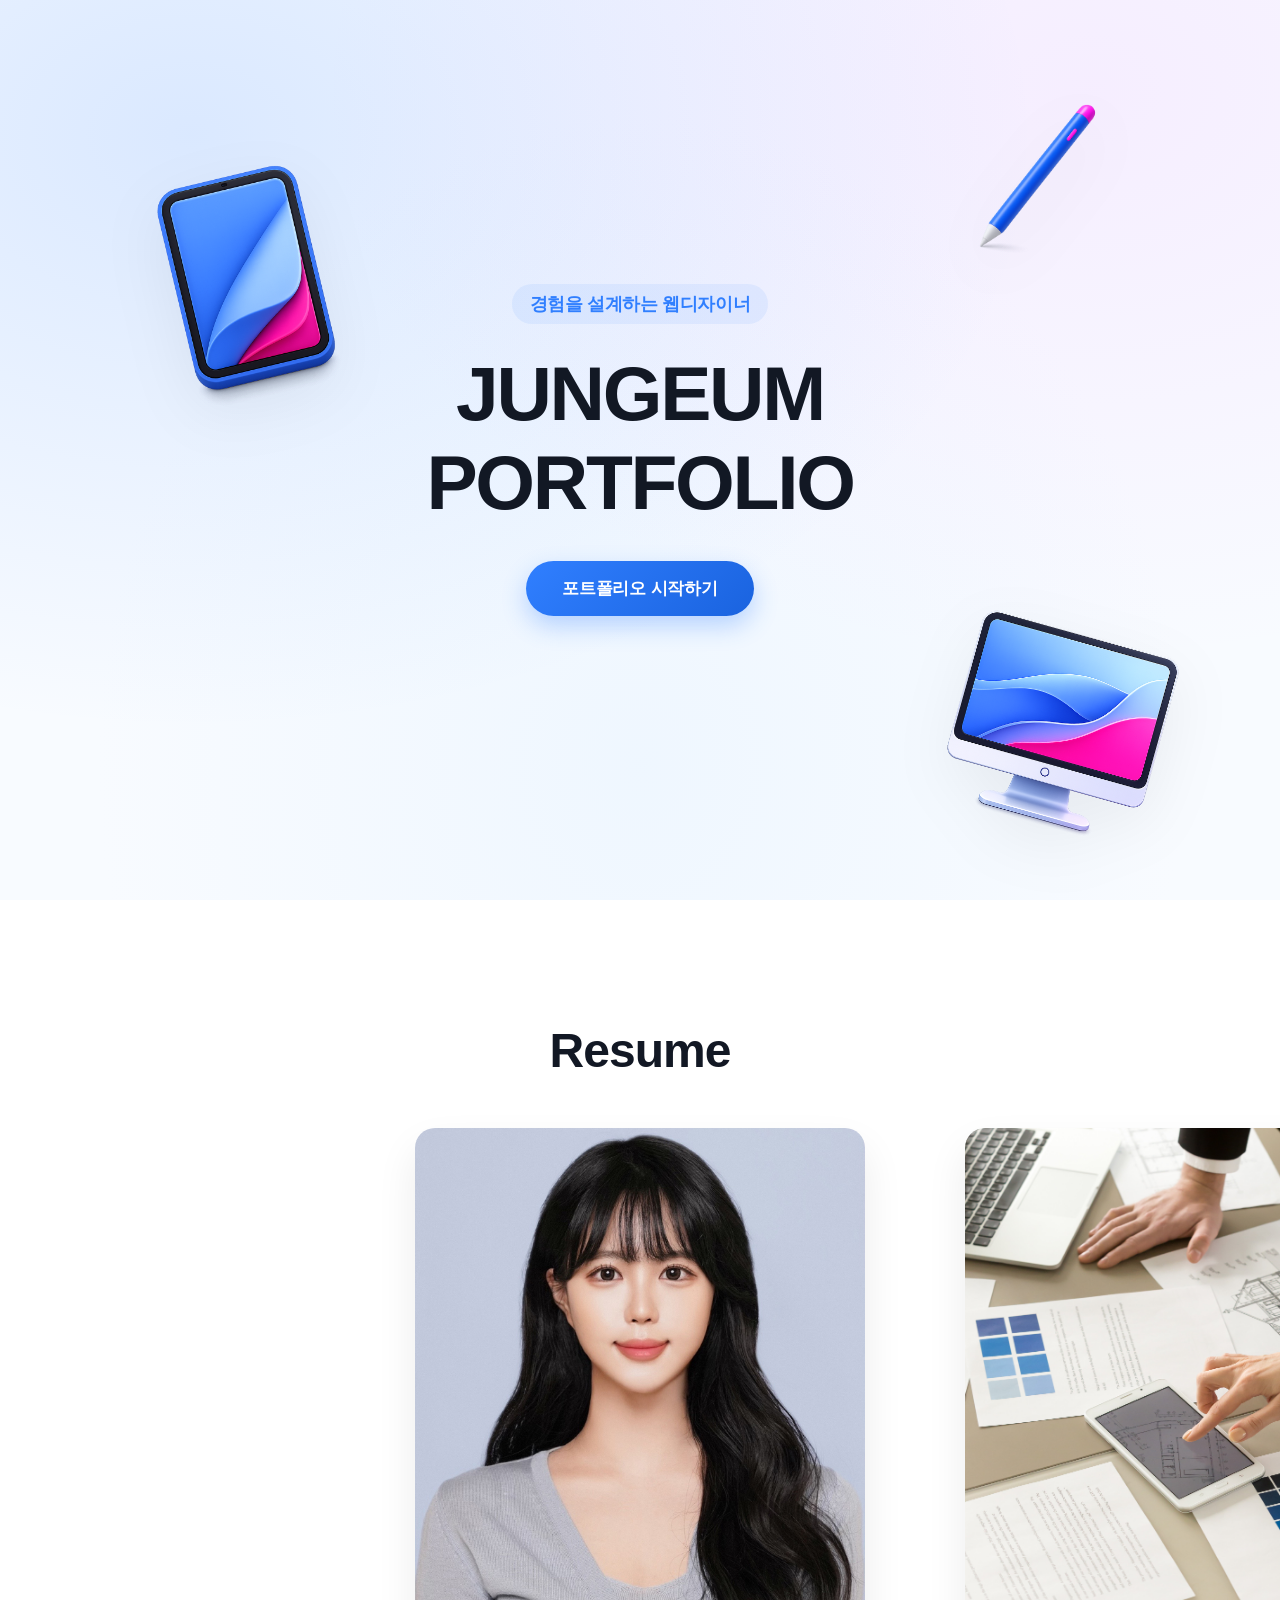
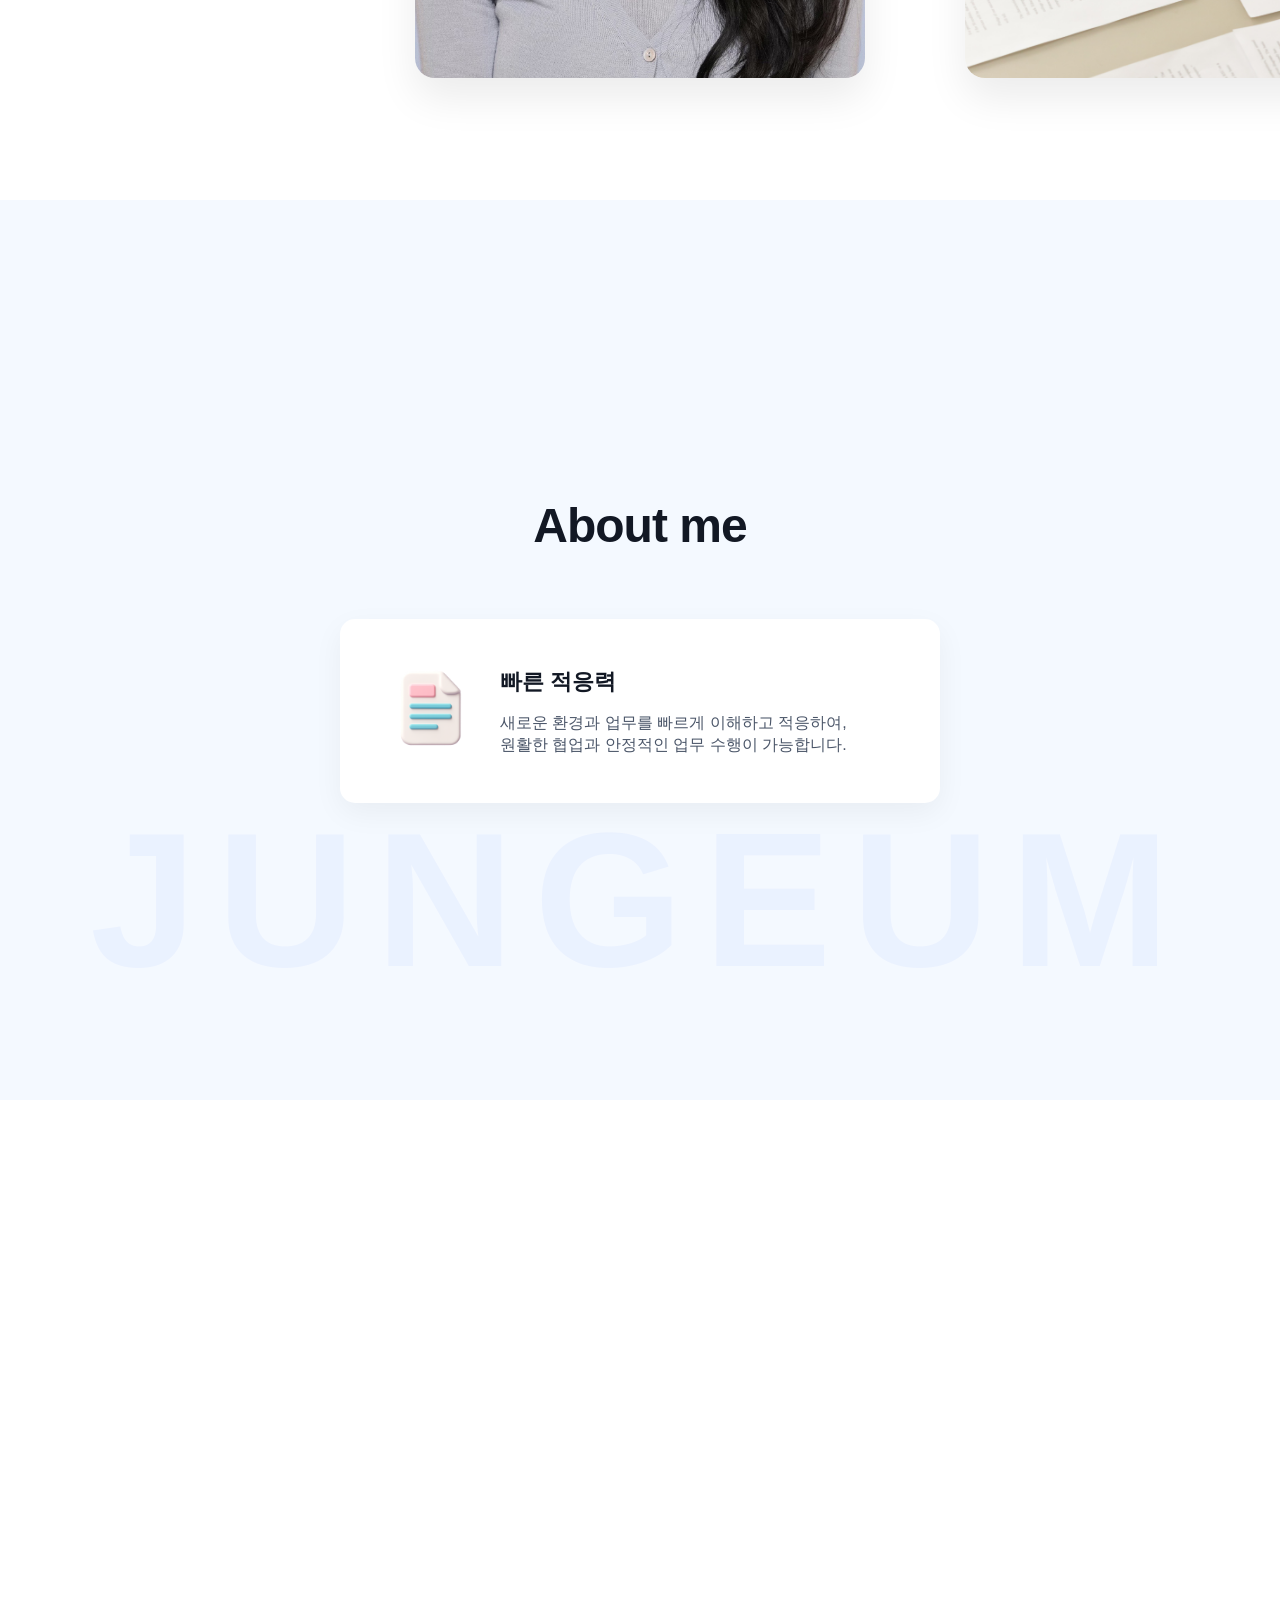
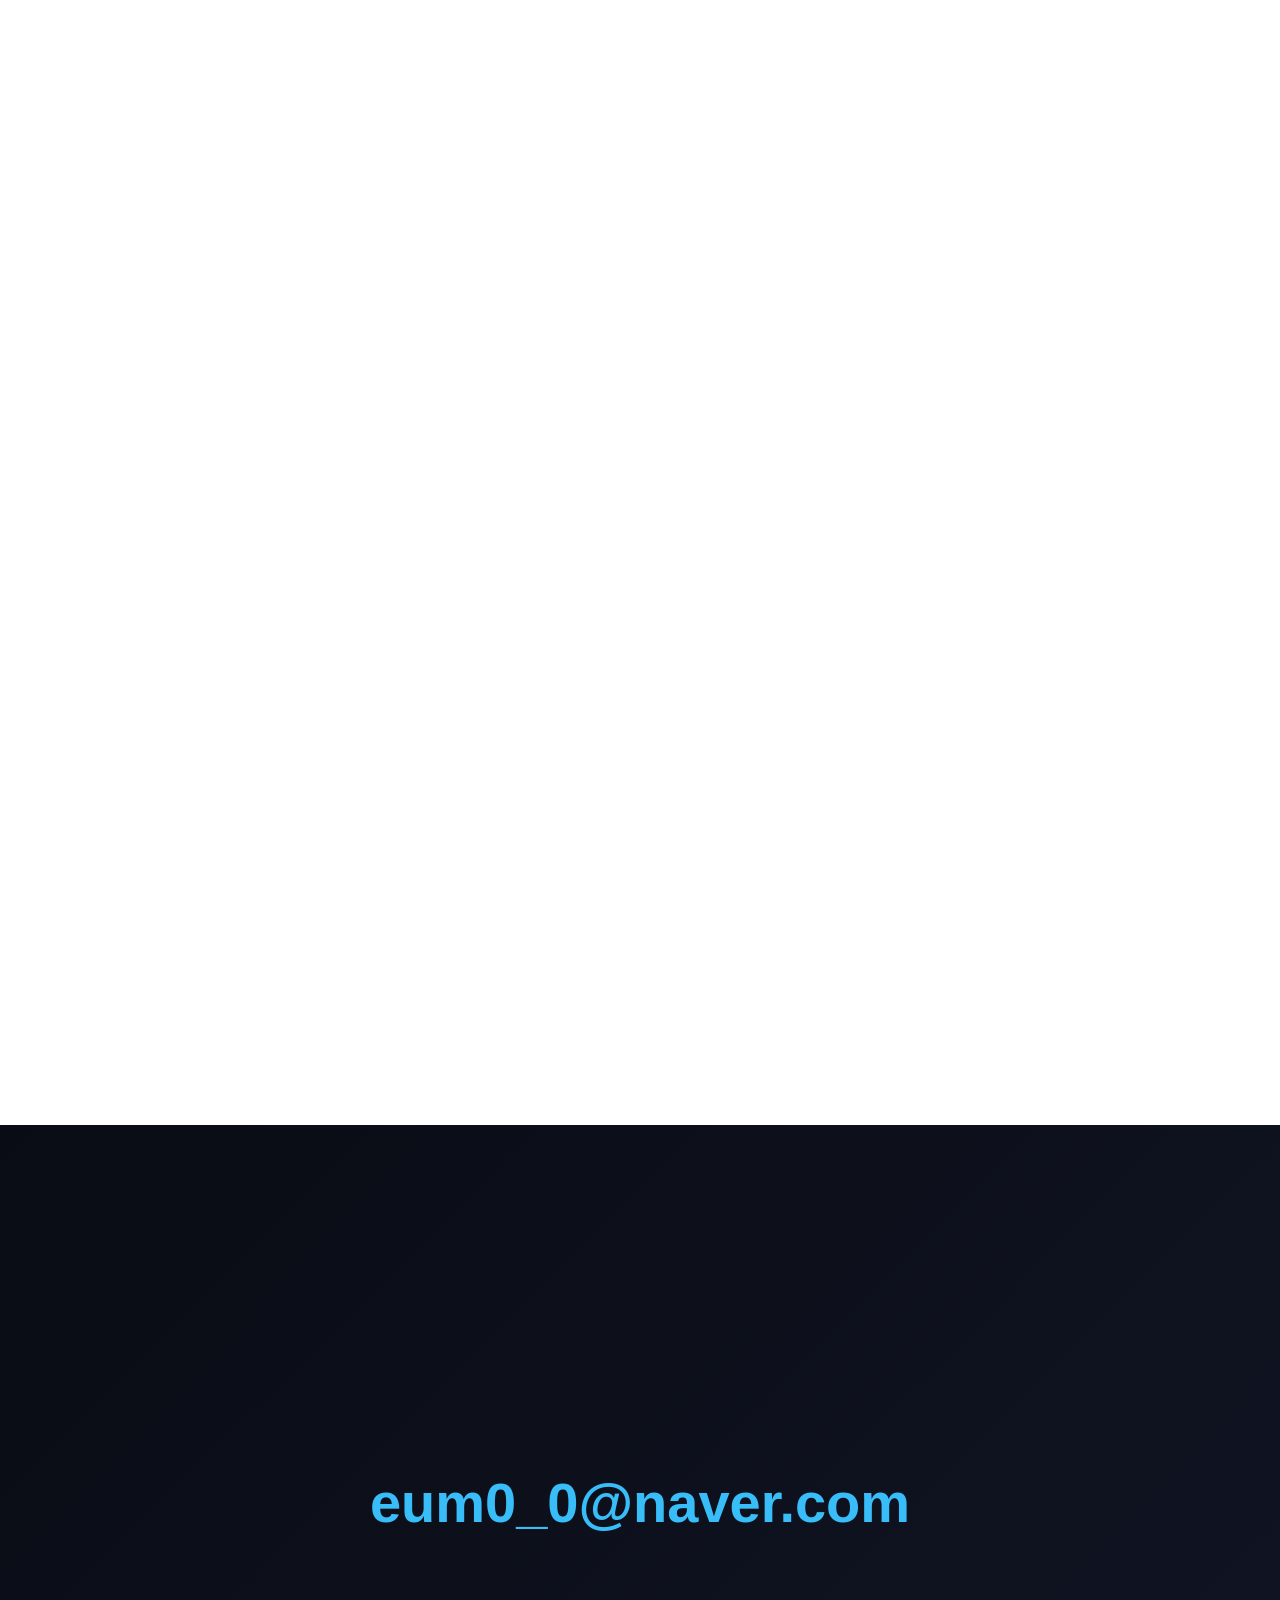
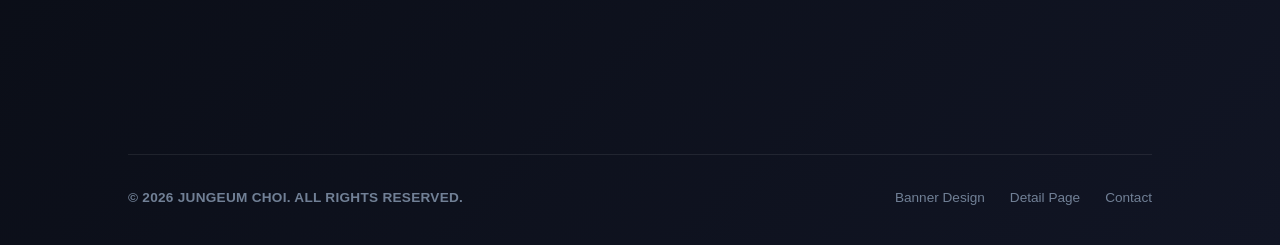
==== commit 20c3cbdf: "new" ====
--- a/index.html
+++ b/index.html
@@ -45,11 +45,11 @@
                 <div class="card-item">
                     <div class="card-inner">
                         <div class="card-active-content">
-                            <h3>FEELcommunity</h3>
+                            <h3>FEEL community</h3>
                             <p>사용자 경험 개선을 목표로<br>자사몰 UI/UX 리뉴얼 및<br>퍼블리싱 작업에 참여</p>
                         </div>
                         <div class="card-inactive-content">
-                            <img src="images/resume2.jpg" alt="FEELcommunity 이미지">
+                            <img src="images/5383.jpg" alt="FEELcommunity 이미지">
                         </div>
                     </div>
                 </div>
@@ -60,7 +60,7 @@
                             <p>웹디자인기능사, GTQ 포토샵 1급, GTQ 일러스트 1급,<br>ITQ 한글 A등급, ITQ 파워포인트 A등급</p>
                         </div>
                         <div class="card-inactive-content">
-                            <img src="images/resume3.jpg" alt="Certificate 이미지">
+                            <img src="images/diploma.jpg" alt="Certificate 이미지">
                         </div>
                     </div>
                 </div>
@@ -101,6 +101,36 @@
     <section class="section-works reveal">
         <h2 class="sec-title">Works</h2>
         <div class="work-list">
+
+            <div class="work-item">
+                <div class="work-info">
+                    <h3>FEEL frame 자사몰 리뉴얼</h3>
+                    <p>UI&UX 디자인부터 퍼블리싱까지 담당하여<br>자사몰 리뉴얼 프로젝트 참여</p>
+                    <div class="tags"><span>기획</span><span>UI&UX</span><span>상세페이지</span><span>퍼블리싱</span></div>
+                    <button class="btn-more" data-target="modal-feelframe">상세 보기</button>
+                </div>
+                <div class="work-thumb"><img src="images/feelframe_logo.jpg" alt=""></div>
+            </div>
+
+            <div class="work-item">
+                <div class="work-info">
+                    <h3>키프트 론칭</h3>
+                    <p>기존 기업의 신규 브랜드 론칭에 참여하여<br>UI/UX 디자인 및 웹 퍼블리싱을 수행하였습니다.</p>
+                    <div class="tags"><span>기획</span><span>UI&UX</span><span>퍼블리싱</span></div>
+                    <button class="btn-more" data-target="modal-keyft">상세 보기</button>
+                </div>
+                <div class="work-thumb"><img src="images/keyft_logo.jpg" alt=""></div>
+            </div>
+
+            <div class="work-item">
+                <div class="work-info">
+                    <h3>필커뮤니티 스토어팜</h3>
+                    <p>네이버 스마트스토어 상품 상세페이지 디자인<br>자사몰 연계 페이지 UI/UX 퍼블리싱</p>
+                    <div class="tags"><span>디자인</span><span>UI&UX</span><span>퍼블리싱</span></div>
+                    <button class="btn-more" data-target="modal-smartstore">상세 보기</button>
+                </div>
+                <div class="work-thumb"><img src="" alt=""></div>
+            </div>
             
             <div class="work-item">
                 <div class="work-info">
@@ -124,10 +154,10 @@
 
             <div class="work-item">
                 <div class="work-info">
-                    <h3>FEEL frame 자사몰 리뉴얼</h3>
-                    <p>UI&UX 디자인부터 퍼블리싱까지 담당하여<br>자사몰 리뉴얼 프로젝트 참여</p>
-                    <div class="tags"><span>UI&UX</span><span>상세페이지</span><span>퍼블리싱</span><span></span></div>
-                    <button class="btn-more" data-target="modal-feelframe">상세 보기</button>
+                    <h3>옥토퍼브레인 기업사이트</h3>
+                    <p>UI&UX 디자인부터 퍼블리싱까지 기여도 100%<br>사내 검토용으로 제작된 프로젝트</p>
+                    <div class="tags"><span>기획</span><span>UI&UX</span><span>디자인</span><span>퍼블리싱</span></div>
+                    <button class="btn-more" data-target="modal-octopubrain">상세 보기</button>
                 </div>
                 <div class="work-thumb"><img src="" alt=""></div>
             </div>
@@ -152,7 +182,43 @@
         </div>
     </footer>
 
-<!-- 모달 1: Detail Page & Banner Design -->
+    <!-- 모달 1: FEEL frame 자사몰 리뉴얼 상세 -->
+    <div id="modal-feelframe" class="modal" data-file="feelframe.html">
+        <div class="modal-overlay"></div>
+        
+        <button class="modal-close">&times;</button>
+        
+        <div class="modal-content">
+            <div class="modal-body">
+                <!-- 이 공간에 feelframe.html의 내용이 자바스크립트로 채워집니다 -->
+            </div>
+        </div>
+    </div>
+
+    <!-- 모달 2: 키프트 개발 상세 -->
+    <div id="modal-keyft" class="modal" data-file="keyft.html">
+        <div class="modal-overlay"></div>
+        
+        <button class="modal-close">&times;</button>
+        
+        <div class="modal-content">
+            <div class="modal-body">
+                <!-- 이 공간에 keyft.html의 내용이 자바스크립트로 채워집니다 -->
+            </div>
+        </div>
+    </div>
+
+    <div id="modal-smartstore" class="modal" data-file="smartstore.html">
+        <div class="modal-overlay"></div>
+        
+        <button class="modal-close">&times;</button>
+        
+        <div class="modal-content">
+            <div class="modal-body">
+            </div>
+        </div>
+    </div>
+
     <div id="modal-banner" class="modal">
         <div class="modal-overlay"></div>
         
@@ -186,16 +252,13 @@
         </div>
     </div>
 
-    <div id="modal-feelframe" class="modal">
-        <div class="modal-overlay"></div>
-        
-        <!-- ★ 이 버튼을 .modal-content 밖(위쪽)으로 완전히 꺼냅니다. -->
-        <button class="modal-close">&times;</button>
-        
-        <div class="modal-content">
-            <div class="modal-body">
-                <h2>필프레임 자사몰 리뉴얼 사이트 상세</h2>
-                <img src="" alt="배너 디자인 이미지" style="width:100%; border-radius: 4px;">
+    <div id="modal-octopubrain" class="modal" data-file="octopubrain.html">
+        <div class="modal-overlay"></div>
+        
+        <button class="modal-close">&times;</button>
+        
+        <div class="modal-content">
+            <div class="modal-body">
             </div>
         </div>
     </div>
--- a/index2.css
+++ b/index2.css
@@ -135,7 +135,7 @@
 .card-active-content p{ font-size: 1rem; line-height: 1.6;}
 .card-item.active .card-inner { transform: scale(1.05); }
 .card-item.active .card-active-content { opacity: 1; }
-.card-item.active .card-inactive-content { opacity: 0; }
+.card-item.active .card-inactive-content { opacity: 0.6; } /* 0에서 0.5 ~ 0.8 사이의 값으로 변경 */
 
 
 /* Section 3: Stack (기존 만족하신 코드 완벽 고수) */
@@ -440,4 +440,281 @@
 }
 .modal-content::-webkit-scrollbar-thumb:hover {
     background: #1a63df; 
+}
+
+/* ==========================================================================
+   동적 모달 공통 레이아웃 스타일 (feelframe, keyft 등 공통 적용)
+   ========================================================================== */
+.modal .modal-body {
+    padding: 10px 0;
+}
+.modal .modal-body h1 {
+    font-size: 2rem;
+    font-weight: 800;
+    color: #121824;
+    margin-bottom: 20px;
+    letter-spacing: -0.02em;
+}
+/* 사이트 바로가기 버튼화 */
+.modal .modal-body .feelframe {
+    display: inline-block;
+    background: var(--main-blue);
+    color: #fff;
+    text-decoration: none;
+    padding: 12px 28px;
+    font-weight: 700;
+    border-radius: 50px;
+    font-size: 0.95rem;
+    box-shadow: 0 5px 15px rgba(48, 127, 255, 0.2);
+    margin-bottom: 40px;
+    transition: all 0.3s ease;
+}
+.modal .modal-body .feelframe:hover {
+    background: #1a63df;
+    transform: translateY(-2px);
+    box-shadow: 0 8px 20px rgba(48, 127, 255, 0.3);
+}
+/* 리스트 구조화 및 타이포그래피 정돈 */
+.modal .modal-body .info {
+    display: flex;
+    flex-direction: column;
+    gap: 30px;
+}
+.modal .modal-body ul {
+    list-style: none;
+    font-weight: 700;
+    font-size: 1.15rem;
+    color: #121824;
+    border-left: 4px solid var(--main-blue);
+    padding-left: 15px;
+}
+.modal .modal-body li {
+    list-style: none;
+    font-weight: 400;
+    font-size: 0.95rem;
+    color: #4a5568;
+    margin-top: 8px;
+    line-height: 1.2;
+}
+/* ==========================================================================
+   iframe 반응형 높이 지정
+   ========================================================================== */
+.feelframe-iframe {
+    width: 100%;
+    height: 80vh; /* 뷰포트 높이에 비례하여 상자 지정 */
+    border: none;
+    display: block;
+}
+
+
+/* ==========================================================================
+   모바일 & 태블릿 반응형 스타일 (화면 너비 768px 이하)
+   ========================================================================== */
+@media (max-width: 768px) {
+    /* 공통 타이틀 크기 조정 */
+    .sec-title { 
+        font-size: 2rem; 
+        margin-bottom: 35px; 
+    }
+
+    /* Section 1: Hero (모바일 텍스트 비율 조정 및 배경 오브젝트 간섭 최소화) */
+    .section-hero {
+        padding: 0 20px;
+    }
+    .main-title { 
+        font-size: 2.8rem; 
+        line-height: 1.2; 
+    }
+    .hero-text-wrap .sub-title {
+        font-size: 0.95rem;
+        padding: 6px 14px;
+        margin-bottom: 20px;
+    }
+    .btn-hero-cta {
+        margin-top: 25px;
+        padding: 14px 30px;
+        font-size: 0.95rem;
+    }
+    /* 무중력 오브젝트가 모바일 화면에서 글자를 가리지 않도록 크기와 투명도 조절 */
+    .p1 { width: 130px; height: auto; top: 16%; left: -2%; opacity: 0.45; }
+    .p2 { width: 85px; height: auto; top: 10%; right: 2%; opacity: 0.45; }
+    .p3 { width: 110px; height: auto; bottom: 8%; right: -2%; opacity: 0.45; }
+
+
+    /* Section 2: Horizontal Scroll (GSAP 가로 스크롤 연산 호환성 보장)
+       - JS의 실시간 가로폭 계산 방식과 일치하도록 카드 너비를 290px로 압축하고, 
+         컨테이너 패딩 값을 카드 절반 값(145px)만큼 빼서 정확한 화면 중앙 정렬을 구현합니다.
+       - JS와의 싱크를 위해 gap은 기존 100px를 유지합니다. */
+    .card-item { 
+        min-width: 290px; 
+        height: 420px; 
+        flex-shrink: 0; /* 강제 축소 방지 */
+    }
+    .cards-container { 
+        padding-left: calc(50vw - 145px); 
+        gap: 100px; 
+    }
+    .card-inner {
+        border-radius: 16px;
+    }
+    .card-active-content { 
+        padding: 24px; 
+    }
+    .card-active-content h3 { 
+        font-size: 1.35rem; 
+        margin-bottom: 10px; 
+    }
+    .card-active-content p { 
+        font-size: 0.85rem; 
+        line-height: 1.5; 
+    }
+
+
+    /* Section 3: Stack (고정 폭 600px 해제 및 모바일 최적화)
+       - 글자 줄바꿈을 고려하여 높이값을 230px로 소폭 늘려 텍스트 오버플로우를 방지합니다. */
+    .stack-wrapper { 
+        width: 100%;
+        max-width: 340px; 
+        height: 230px; 
+        padding: 0 10px;
+        align-items: center;
+    }
+    .stack-box { 
+        padding: 20px 15px; 
+        gap: 15px; 
+        border-radius: 12px;
+    }
+    .stack-box .icon { 
+        width: 45px; 
+        flex-shrink: 0;
+    }
+    .stack-box .txt { 
+        width: calc(100% - 45px); 
+    }
+    .stack-box .txt h3 { 
+        font-size: 1.1rem; 
+        margin-bottom: 6px; 
+    }
+    .stack-box .txt p { 
+        font-size: 0.8rem; 
+        line-height: 1.4; 
+    }
+    .bg-text { 
+        font-size: 18vw; 
+        bottom: 24%; 
+        letter-spacing: 10px; 
+    }
+
+
+    /* Section 4: Works (가로형 구조를 모바일에 적합한 세로 스택형으로 변환) */
+    .section-works { 
+        padding: 80px 20px; 
+    }
+    .work-item { 
+        flex-direction: column; 
+        height: auto; 
+        margin-bottom: 40px; 
+        border-radius: 16px; 
+    }
+    .work-thumb { 
+        width: 100%; 
+        height: 200px; 
+        order: 1; /* 이미지가 위쪽으로 오도록 배치 순서 조정 */
+    }
+    .work-info { 
+        width: 100%; 
+        padding: 25px 20px; 
+        order: 2; /* 텍스트 정보가 아래로 가도록 배치 순서 조정 */
+    }
+    .work-info h3 { 
+        font-size: 1.4rem; 
+        margin-bottom: 8px; 
+    }
+    .work-info p { 
+        font-size: 0.9rem; 
+        line-height: 1.5; 
+    }
+    .tags { 
+        margin-top: 15px; 
+        gap: 6px;
+    }
+    .tags span { 
+        padding: 4px 10px; 
+        font-size: 11px; 
+    }
+    .btn-more { 
+        margin-top: 25px; 
+        width: 100%; /* 모바일에서 터치하기 용이하도록 가로 전체 영역 적용 */
+        justify-content: center; 
+        padding: 12px 0;
+    }
+
+
+    /* Footer: 텍스트 유실 방지 및 레이아웃 정돈 */
+    .footer { 
+        padding: 80px 20px 30px 20px; 
+        min-height: auto;
+    }
+    .footer-content h2 {
+        font-size: 1.25rem;
+        line-height: 1.4;
+        margin-bottom: 20px;
+        word-break: keep-all; /* 모바일 단어 단위 줄바꿈 유지 */
+    }
+    .email-link { 
+        font-size: 1.8rem; /* 모바일 너비를 넘어가서 가로 스크롤이 생기지 않도록 크기 축소 */
+        word-break: break-all; 
+    }
+    .footer-bottom {
+        margin-top: 60px;
+        padding-top: 25px;
+        flex-direction: column; /* 세로 스택 배치 */
+        gap: 15px;
+        text-align: center;
+    }
+    .footer-bottom-links {
+        gap: 15px;
+    }
+
+
+    /* Modals: 모바일 화면 내 원활한 크기 조정 및 터치 제어 */
+    .modal-content {
+        padding: 65px 20px 25px 20px; 
+        width: 92%;
+        max-height: 85vh;
+    }
+    /* 스크롤 시 고정되는 우측 상단 닫기 버튼 배치 다듬기 */
+    .modal-close {
+        top: 15px;
+        right: 15px;
+        width: 42px;
+        height: 42px;
+        font-size: 22px;
+        z-index: 1200; /* 모바일 기기 터치 오류 방지 및 최상단 배치 */
+    }
+    .modal-body h2 {
+        font-size: 1.35rem;
+    }
+}
+
+/* ==========================================================================
+   초소형 모바일 대응 (화면 너비 480px 이하 미세 조정)
+   ========================================================================== */
+@media (max-width: 480px) {
+    .main-title { 
+        font-size: 2.3rem; 
+    }
+    .email-link { 
+        font-size: 1.5rem; 
+    }
+    .stack-wrapper {
+        max-width: 290px;
+        height: 250px; /* 좁은 폭으로 인해 길어지는 텍스트 수용 */
+    }
+    .card-item {
+        min-width: 260px;
+    }
+    .cards-container {
+        padding-left: calc(50vw - 130px); /* 260px의 절반을 빼서 중앙에 수렴 */
+    }
 }
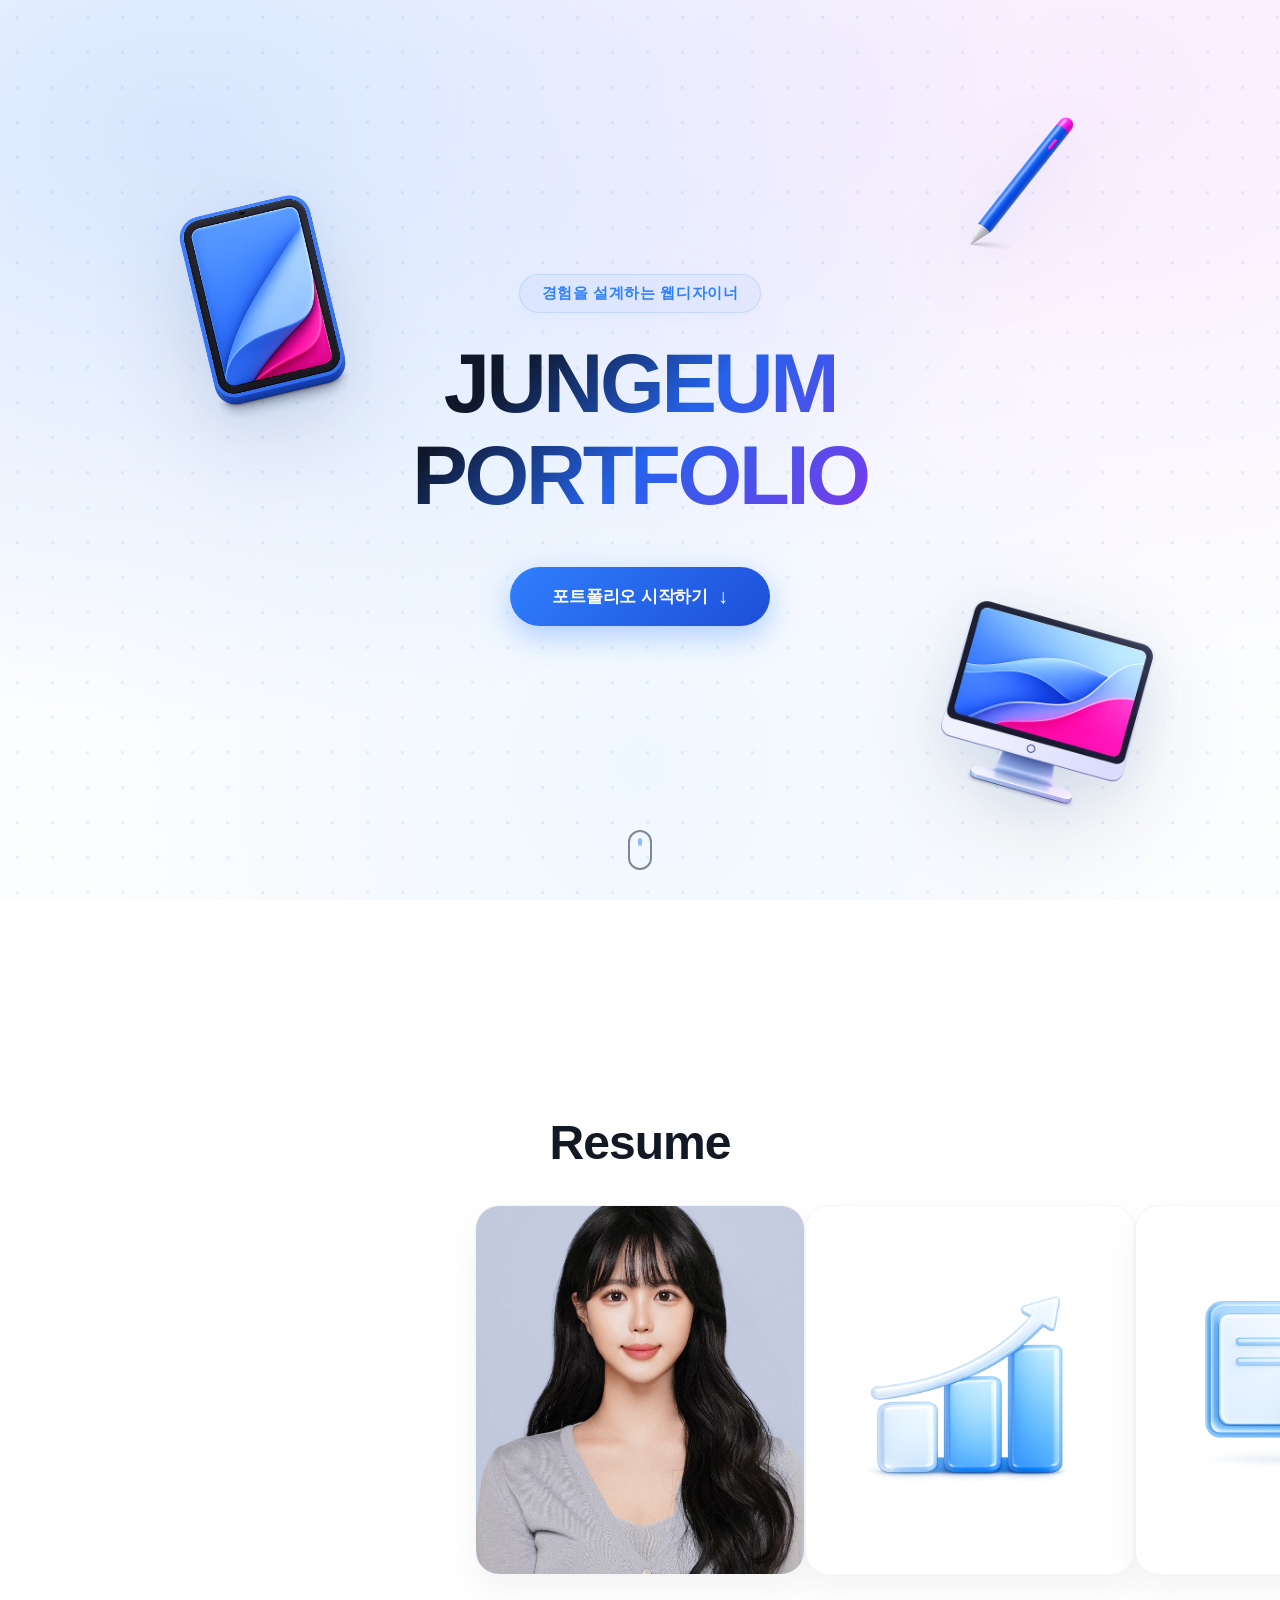
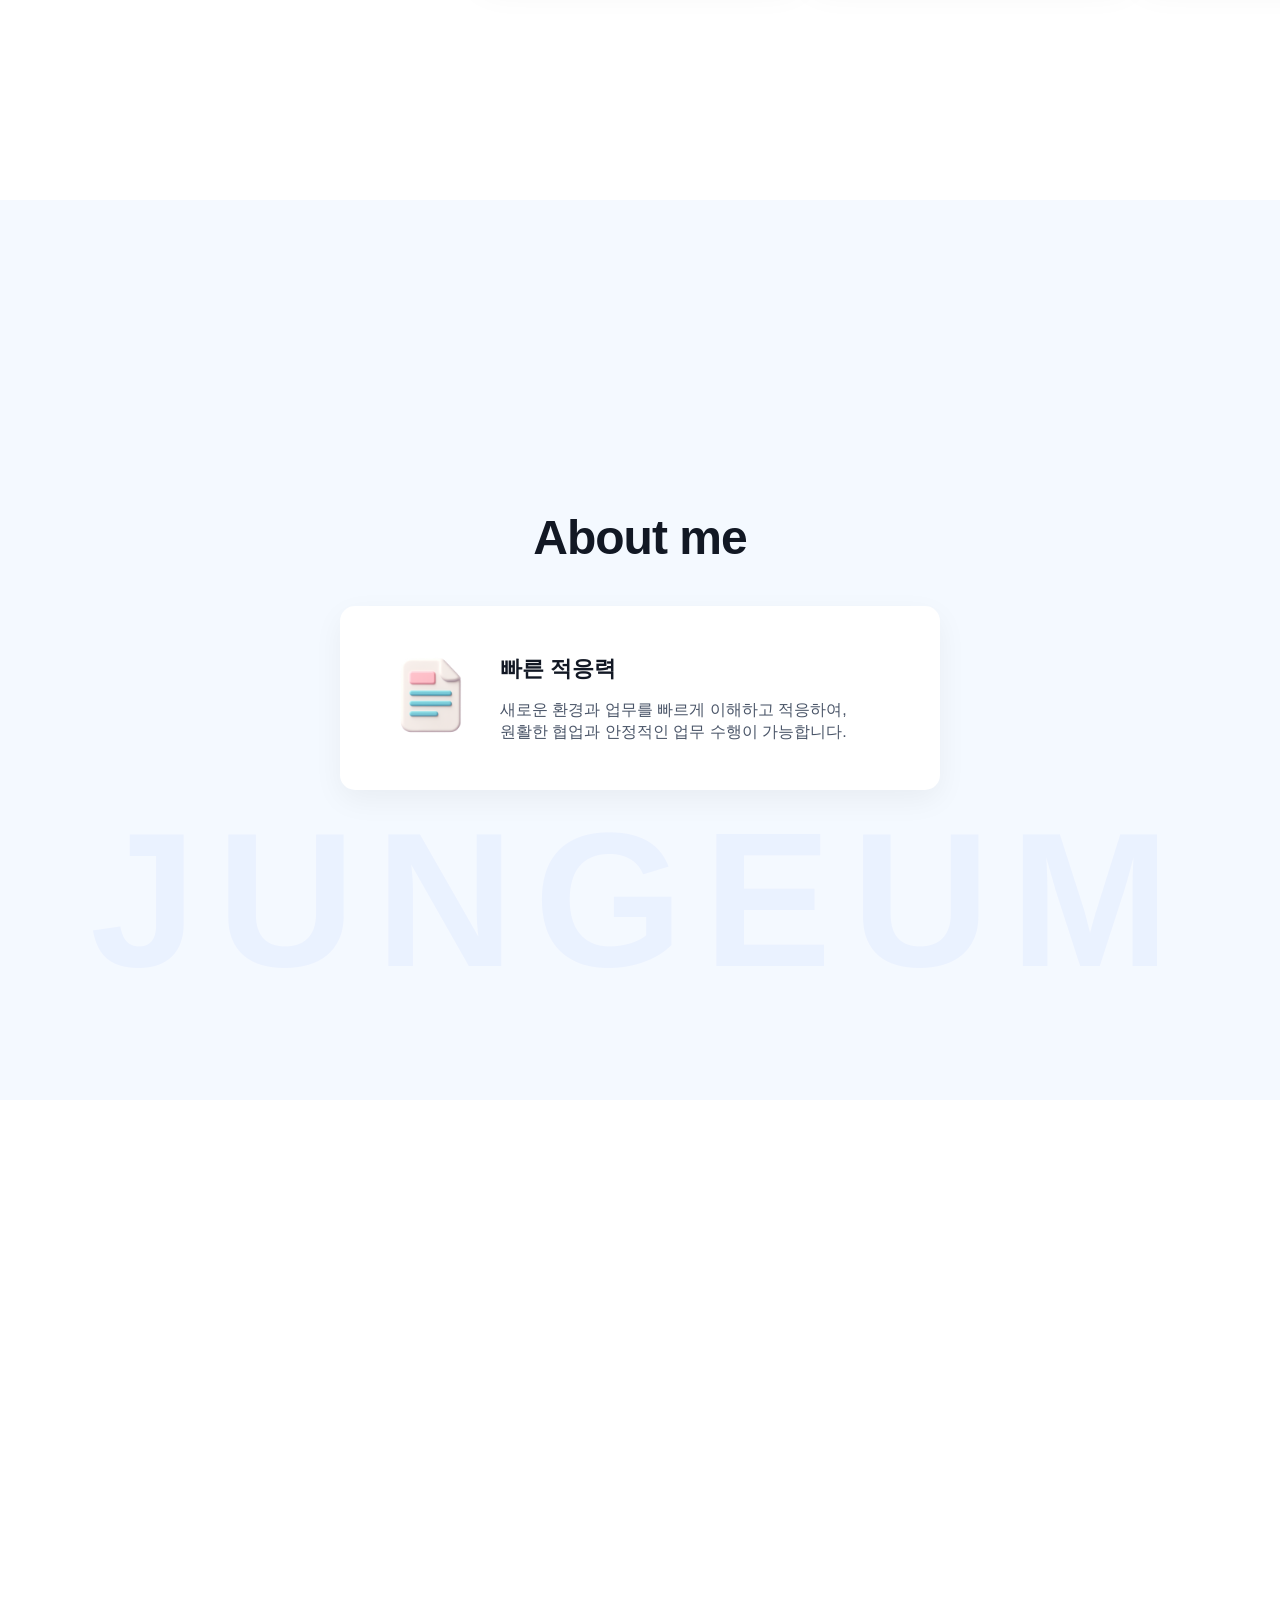
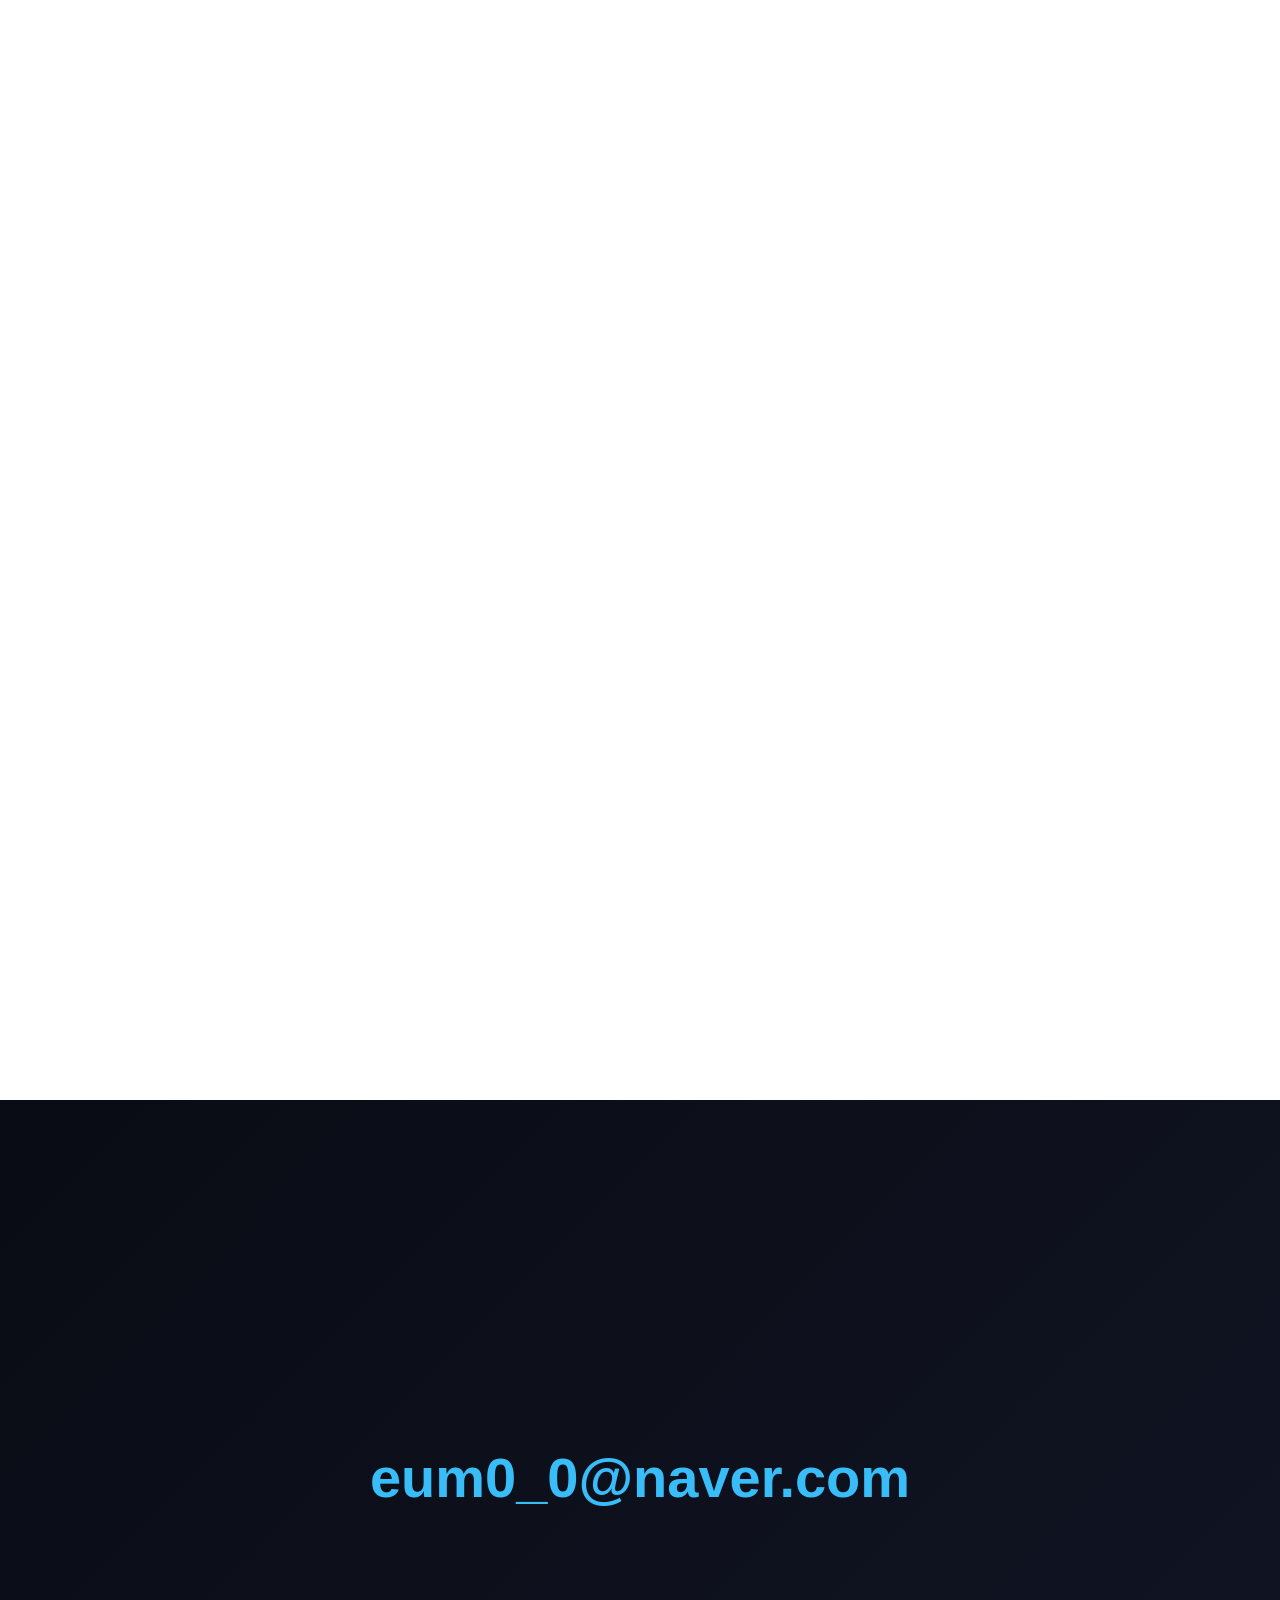
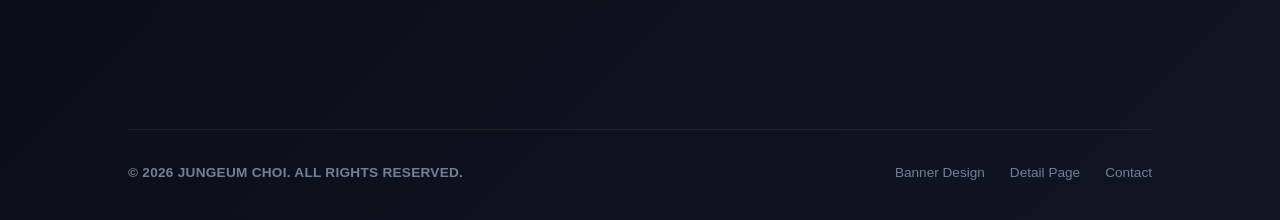
==== commit 9e5b84c2: "new" ====
--- a/index.html
+++ b/index.html
@@ -11,7 +11,7 @@
 </head>
 <body>
 
-    <!-- 섹션 1: 메인 비주얼 (코들 감성 메쉬 라이트 & 무중력 무브먼트 적용) -->
+    <!-- 섹션 1: 메인 비주얼 (테크/디자인 프리미엄 메쉬 라이트 적용) -->
     <section class="section-hero">
         <div class="hero-text-wrap">
             <p class="sub-title">경험을 설계하는 웹디자이너</p>
@@ -23,6 +23,11 @@
             <div class="png-obj p1"><img src="images/ipad.png" alt=""></div>
             <div class="png-obj p2"><img src="images/pen.png" alt=""></div>
             <div class="png-obj p3"><img src="images/mac.png" alt=""></div>
+        </div>
+        
+        <!-- [추가] 고급형 스크롤 유도 마우스 인디케이터 -->
+        <div class="scroll-indicator">
+            <span class="mouse-wheel"></span>
         </div>
     </section>
 
@@ -49,7 +54,7 @@
                             <p>사용자 경험 개선을 목표로<br>자사몰 UI/UX 리뉴얼 및<br>퍼블리싱 작업에 참여</p>
                         </div>
                         <div class="card-inactive-content">
-                            <img src="images/5383.jpg" alt="FEELcommunity 이미지">
+                            <img src="images/chart_icon.png" alt="FEELcommunity 이미지">
                         </div>
                     </div>
                 </div>
@@ -60,7 +65,7 @@
                             <p>웹디자인기능사, GTQ 포토샵 1급, GTQ 일러스트 1급,<br>ITQ 한글 A등급, ITQ 파워포인트 A등급</p>
                         </div>
                         <div class="card-inactive-content">
-                            <img src="images/diploma.jpg" alt="Certificate 이미지">
+                            <img src="images/certificate_icon.png" alt="Certificate 이미지">
                         </div>
                     </div>
                 </div>
--- a/index2.css
+++ b/index2.css
@@ -4,7 +4,7 @@
 * { margin: 0; padding: 0; box-sizing: border-box; }
 body { font-family: 'Pretendard', sans-serif; background: #fff; color: #333; overflow-x: hidden; }
 
-/* Section 1: 코들 메쉬 그라데이션 및 몽환적인 스팟 조명 효과 */
+/* Section 1: 코들 메쉬 그라데이션 및 테크 닷 패턴 효과 */
 .section-hero { 
     height: 100vh; 
     display: flex; 
@@ -12,51 +12,87 @@
     justify-content: center; 
     align-items: center; 
     position: relative; 
-    /* 고화질 렌더링을 유도하는 Pure CSS 멀티 그라데이션 배경 */
-    background: radial-gradient(at 15% 15%, rgba(48, 127, 255, 0.15) 0px, transparent 55%),
-                radial-gradient(at 85% 10%, rgba(225, 120, 255, 0.1) 0px, transparent 50%),
-                radial-gradient(at 50% 85%, rgba(235, 245, 255, 0.7) 0px, transparent 60%),
-                #f8fbff;
+    /* 고화질 렌더링을 유도하는 멀티 그라데이션 배경 */
+    background: radial-gradient(at 15% 15%, rgba(48, 127, 255, 0.18) 0px, transparent 55%),
+                radial-gradient(at 85% 10%, rgba(225, 120, 255, 0.12) 0px, transparent 50%),
+                radial-gradient(at 50% 85%, rgba(235, 245, 255, 0.75) 0px, transparent 60%),
+                #fcfdfe;
     overflow: hidden;
 }
-.hero-text-wrap { text-align: center; z-index: 2; }
+
+/* [추가] 테크 감성의 은은한 도트 그리드 백그라운드 레이어 */
+.section-hero::before {
+    content: "";
+    position: absolute;
+    inset: 0;
+    background-image: radial-gradient(rgba(48, 127, 255, 0.12) 1.5px, transparent 1.5px);
+    background-size: 35px 35px;
+    pointer-events: none;
+    opacity: 0.8;
+    z-index: 1;
+}
+
+.hero-text-wrap { text-align: center; z-index: 3; position: relative; }
+
+/* 글래스모피즘이 가미된 정교한 서브 타이틀 캡슐 */
 .hero-text-wrap .sub-title { 
-    font-size: 1.1rem; 
+    font-size: 0.95rem; 
     font-weight: 700; 
     color: var(--main-blue); 
-    background: rgba(48, 127, 255, 0.08); 
-    padding: 8px 18px; 
-    border-radius: 30px; 
+    background: rgba(48, 127, 255, 0.05); 
+    border: 1px solid rgba(48, 127, 255, 0.15);
+    backdrop-filter: blur(10px);
+    -webkit-backdrop-filter: blur(10px);
+    padding: 8px 22px; 
+    border-radius: 50px; 
     display: inline-block; 
     margin-bottom: 25px; 
-    letter-spacing: -0.02em;
-}
+    letter-spacing: 0.04em;
+    box-shadow: 0 4px 15px rgba(48, 127, 255, 0.04);
+}
+
+/* [수정] 밋밋한 단색에서 3톤 텍스트 그라데이션으로 화려하게 변경 */
 .main-title { 
-    font-size: 4.8rem; 
+    font-size: 5.2rem; 
     font-weight: 900; 
-    color: #121824; 
-    letter-spacing: -0.03em; 
-    line-height: 1.15;
-}
-
-/* 코들 스타일 3D 둥근 모서리 CTA 버튼 */
+    letter-spacing: -0.04em; 
+    line-height: 1.1;
+    background: linear-gradient(135deg, #0f172a 20%, #2563eb 55%, #7c3aed 100%);
+    background-clip:text;
+    -webkit-background-clip: text;
+    -webkit-text-fill-color: transparent;
+    margin-bottom: 20px;
+}
+
+/* 코들 스타일 3D 둥근 모서리 및 호버 인터랙션 CTA 버튼 */
 .btn-hero-cta {
-    margin-top: 35px;
-    background: linear-gradient(135deg, #307fff 0%, #1a63df 100%);
+    margin-top: 25px;
+    background: linear-gradient(135deg, #307fff 0%, #1d4ed8 100%);
     color: #fff;
     border: none;
-    padding: 16px 36px;
+    padding: 18px 42px;
     font-size: 1.05rem;
     font-weight: 700;
     border-radius: 50px;
     cursor: pointer;
-    box-shadow: 0 10px 25px rgba(48, 127, 255, 0.3);
-    transition: all 0.3s cubic-bezier(0.16, 1, 0.3, 1);
+    box-shadow: 0 10px 30px rgba(48, 127, 255, 0.35);
+    transition: all 0.4s cubic-bezier(0.16, 1, 0.3, 1);
     letter-spacing: -0.01em;
+    display: inline-flex;
+    align-items: center;
+    gap: 10px;
+}
+.btn-hero-cta::after {
+    content: "↓";
+    font-size: 1.25rem;
+    transition: transform 0.3s ease;
 }
 .btn-hero-cta:hover {
-    transform: translateY(-3px);
-    box-shadow: 0 15px 30px rgba(48, 127, 255, 0.45);
+    transform: translateY(-4px);
+    box-shadow: 0 15px 35px rgba(48, 127, 255, 0.5), 0 0 20px rgba(124, 58, 237, 0.2);
+}
+.btn-hero-cta:hover::after {
+    transform: translateY(4px);
 }
 
 /* 무중력 상태처럼 위아래로 둥실대는 자연스러운 부유 모션 프레임 */
@@ -75,40 +111,133 @@
     50% { transform: translateY(-8px) rotate(1deg); }
     100% { transform: translateY(0px) rotate(0deg); }
 }
-.png-obj { position: absolute; border-radius: 50%; display: flex; align-items: center; justify-content: center; z-index: 1; }
-.png-obj img { width: 100%; filter: drop-shadow(0 20px 30px rgba(0,0,0,0.06)); }
-.p1 { width: 300px; height: 200px; top: 20%; left: 8%; animation: float1 5s ease-in-out infinite; }
-.p2 { width: 190px; height: 160px; top: 11%; right: 12%; animation: float2 6s ease-in-out infinite; }
-.p3 { width: 260px; height: 200px; bottom: 8%; right: 7%; animation: float3 5.5s ease-in-out infinite; }
-
-
-/* Section 2: Horizontal Scroll (완성된 기존 피벗 형태 유지) */
-.section-horizontal { height: 100vh; background: #fff; }
-.horizontal-sticky { position: relative; top: 0; height: 100vh; overflow: hidden; display: flex; flex-direction: column; justify-content: center; }
-.sec-title { text-align: center; font-size: 3rem; margin-bottom: 50px; font-weight: 800; letter-spacing: -0.02em; color: #121824;}
+.png-obj { position: absolute; border-radius: 50%; display: flex; align-items: center; justify-content: center; z-index: 2; }
+
+/* [수정] 부유 이미지 뒤에 부드러운 하이엔드용 소프트 그림자 중첩 적용 */
+.png-obj img { 
+    width: 100%; 
+    filter: drop-shadow(0 30px 50px rgba(15, 23, 42, 0.12)) 
+            drop-shadow(0 10px 20px rgba(48, 127, 255, 0.08)); 
+}
+.p1 { width: 280px; height: auto; top: 18%; left: 10%; animation: float1 6s ease-in-out infinite; }
+.p2 { width: 170px; height: auto; top: 11%; right: 14%; animation: float2 7s ease-in-out infinite; }
+.p3 { width: 240px; height: auto; bottom: 8%; right: 9%; animation: float3 6.5s ease-in-out infinite; }
+
+/* [추가] 하단 스크롤 마우스 인디케이터 애니메이션 및 스타일 */
+.scroll-indicator {
+    position: absolute;
+    bottom: 30px;
+    left: 50%;
+    transform: translateX(-50%);
+    z-index: 3;
+    opacity: 0;
+    animation: fadeInIndicator 1.5s ease forwards 1s;
+}
+.mouse-wheel {
+    width: 24px;
+    height: 40px;
+    border: 2px solid #0f172a;
+    border-radius: 12px;
+    position: relative;
+    display: block;
+}
+.mouse-wheel::before {
+    content: "";
+    width: 4px;
+    height: 8px;
+    background: var(--main-blue);
+    position: absolute;
+    top: 6px;
+    left: 50%;
+    transform: translateX(-50%);
+    border-radius: 2px;
+    animation: scrollAnimation 1.8s ease-in-out infinite;
+}
+@keyframes scrollAnimation {
+    0% { transform: translate(-50%, 0); opacity: 1; }
+    50% { transform: translate(-50%, 8px); opacity: 0; }
+    100% { transform: translate(-50%, 0); opacity: 1; }
+}
+@keyframes fadeInIndicator {
+    from { opacity: 0; transform: translate(-50%, 10px); }
+    to { opacity: 0.5; transform: translate(-50%, 0); }
+}
+
+
+/* ==========================================================================
+   Section 2: Horizontal Scroll (여백 및 카드 세로폭 정밀 보정본)
+   ========================================================================== */
+.section-horizontal { 
+    height: 100vh; 
+    background: #fff; 
+    overflow: visible; 
+    position: relative;
+    z-index: 10;
+}
+.horizontal-sticky { 
+    position: relative; 
+    top: 0; 
+    height: 100vh; 
+    overflow: visible; 
+    display: flex; 
+    flex-direction: column; 
+    justify-content: center; 
+    /* [수정] 좁은 화면에서도 위아래로 삐져나가지 않도록 패딩을 균형감 있게 조율 */
+    padding-top: 80px;
+    padding-bottom: 90px; 
+}
+.sec-title { 
+    text-align: center; 
+    font-size: 3rem; 
+    margin-bottom: 25px; /* [수정] 45px -> 25px로 축소하여 세로 공간을 추가 확보 */
+    font-weight: 800; 
+    letter-spacing: -0.02em; 
+    color: #121824;
+}
+
+/* cards-container */
 .cards-container { 
     display: flex; 
-    padding-left: calc(50vw - 225px); 
-    gap: 100px; 
-    perspective: 1000px; 
-}
-.card-item { min-width: 450px; height: 550px; }
+    padding-left: calc(50vw - 165px); 
+    gap: -140px; 
+    perspective: 1200px; 
+    align-items: center;
+    margin-top: 10px; /* [수정] 15px -> 10px로 최적화 */
+}
+
+/* card-item 기본 형태 설정 */
+.card-item { 
+    min-width: 330px; 
+    height: 370px;    /* [수정] 카드 높이를 400px에서 370px로 변경하여 물리적인 세로 여백 대폭 확보 */
+    position: relative;
+    display: flex;
+    align-items: center;
+    justify-content: center;
+    flex-shrink: 0;
+}
+
+/* card-inner: 모든 카드가 비활성 상태일 때 기본 흰색 배경 */
 .card-inner { 
-    width: 100%; height: 100%; border-radius: 20px; 
-    position: relative; overflow: hidden; 
-    box-shadow: 0 20px 40px rgba(0,0,0,0.08);
-    background: #fff;
-    transition: transform 0.5s ease;
-}
+    width: 100%; 
+    height: 100%; 
+    border-radius: 24px; 
+    position: relative; 
+    overflow: hidden; 
+    background: #fff; 
+    border: 1px solid rgba(0, 0, 0, 0.04);
+    box-shadow: 0 15px 35px rgba(0, 0, 0, 0.05);
+    transition: box-shadow 0.5s ease; 
+}
+
+/* 비활성 상태 기본 이미지 */
 .card-inactive-content {
     position: absolute;
     inset: 0;
-    background: #fff;
     display: flex;
     align-items: center;
     justify-content: center;
     opacity: 1;
-    transition: opacity 0.4s ease;
+    transition: opacity 0.4s ease, filter 0.4s ease;
     z-index: 1;
 }
 .card-inactive-content img {
@@ -116,30 +245,56 @@
     height: 100%;
     object-fit: cover;
 }
+
+/* 활성 상태 정보 영역 */
 .card-active-content { 
     position: absolute; 
     inset: 0; 
-    background: rgba(18, 24, 36, 0.85); 
     display: flex; 
     flex-direction: column; 
     justify-content: center; 
     align-items: center;
     color: #fff; 
-    opacity: 0; 
-    transition: opacity 0.4s ease; 
-    padding: 40px; 
+    padding: 30px; 
     text-align: center;
     z-index: 2;
-}
-.card-active-content h3{ font-size: 1.8rem; margin-bottom: 15px; font-weight: 700;}
-.card-active-content p{ font-size: 1rem; line-height: 1.6;}
-.card-item.active .card-inner { transform: scale(1.05); }
-.card-item.active .card-active-content { opacity: 1; }
-.card-item.active .card-inactive-content { opacity: 0.6; } /* 0에서 0.5 ~ 0.8 사이의 값으로 변경 */
-
-
-/* Section 3: Stack (기존 만족하신 코드 완벽 고수) */
-.section-stack { height: 100vh; display: flex; flex-direction: column; justify-content: center; align-items: center; position: relative; background: var(--bg-light); }
+    opacity: 0; 
+    background: rgba(18, 24, 36, 0.92); 
+    transition: opacity 0.4s ease;
+}
+.card-active-content h3 { 
+    font-size: 1.5rem; 
+    margin-bottom: 12px; 
+    font-weight: 800;
+}
+.card-active-content p { 
+    font-size: 0.9rem; 
+    line-height: 1.55;
+    font-weight: 500;
+}
+
+/* 모든 카드가 활성화(.active) 되었을 때 */
+.card-item.active .card-active-content {
+    opacity: 0.7; 
+}
+.card-item.active .card-inactive-content {
+    opacity: 0.25; 
+    filter: grayscale(100%);
+}
+
+/* ==========================================================================
+   Section 3: Stack (겹침 방지를 위해 레이어 순서 정리)
+   ========================================================================== */
+.section-stack { 
+    height: 100vh; 
+    display: flex; 
+    flex-direction: column; 
+    justify-content: center; 
+    align-items: center; 
+    position: relative; 
+    background: var(--bg-light); 
+    z-index: 1; /* [수정] 섹션2의 카드가 위로 밀고 오더라도 배경 뒤로 가려지지 않게 레이어 순서를 낮춤 */
+}
 .stack-wrapper { position: relative; width: 600px; height: 200px; z-index: 2; display: flex; align-items: flex-end;}
 .stack-box { 
     position: absolute; width: 100%; background: #fff; border-radius: 15px; padding: 40px;
@@ -516,14 +671,14 @@
         font-size: 2rem; 
         margin-bottom: 35px; 
     }
-
     /* Section 1: Hero (모바일 텍스트 비율 조정 및 배경 오브젝트 간섭 최소화) */
     .section-hero {
         padding: 0 20px;
     }
     .main-title { 
-        font-size: 2.8rem; 
-        line-height: 1.2; 
+        font-size: 3.1rem; 
+        line-height: 1.15; 
+        margin-bottom: 25px;
     }
     .hero-text-wrap .sub-title {
         font-size: 0.95rem;
@@ -541,33 +696,17 @@
     .p3 { width: 110px; height: auto; bottom: 8%; right: -2%; opacity: 0.45; }
 
 
-    /* Section 2: Horizontal Scroll (GSAP 가로 스크롤 연산 호환성 보장)
-       - JS의 실시간 가로폭 계산 방식과 일치하도록 카드 너비를 290px로 압축하고, 
-         컨테이너 패딩 값을 카드 절반 값(145px)만큼 빼서 정확한 화면 중앙 정렬을 구현합니다.
-       - JS와의 싱크를 위해 gap은 기존 100px를 유지합니다. */
-    .card-item { 
-        min-width: 290px; 
-        height: 420px; 
-        flex-shrink: 0; /* 강제 축소 방지 */
-    }
-    .cards-container { 
-        padding-left: calc(50vw - 145px); 
-        gap: 100px; 
-    }
-    .card-inner {
-        border-radius: 16px;
-    }
-    .card-active-content { 
-        padding: 24px; 
-    }
-    .card-active-content h3 { 
-        font-size: 1.35rem; 
-        margin-bottom: 10px; 
-    }
-    .card-active-content p { 
-        font-size: 0.85rem; 
-        line-height: 1.5; 
-    }
+/* 초소형 모바일 대응 (480px 이하) */
+@media (max-width: 480px) {
+    /* 기존 속성 유지 */
+    .card-item {
+        min-width: 260px;
+    }
+    .cards-container {
+        padding-left: calc(50vw - 130px); 
+        gap: -30px; 
+    }
+}
 
 
     /* Section 3: Stack (고정 폭 600px 해제 및 모바일 최적화)
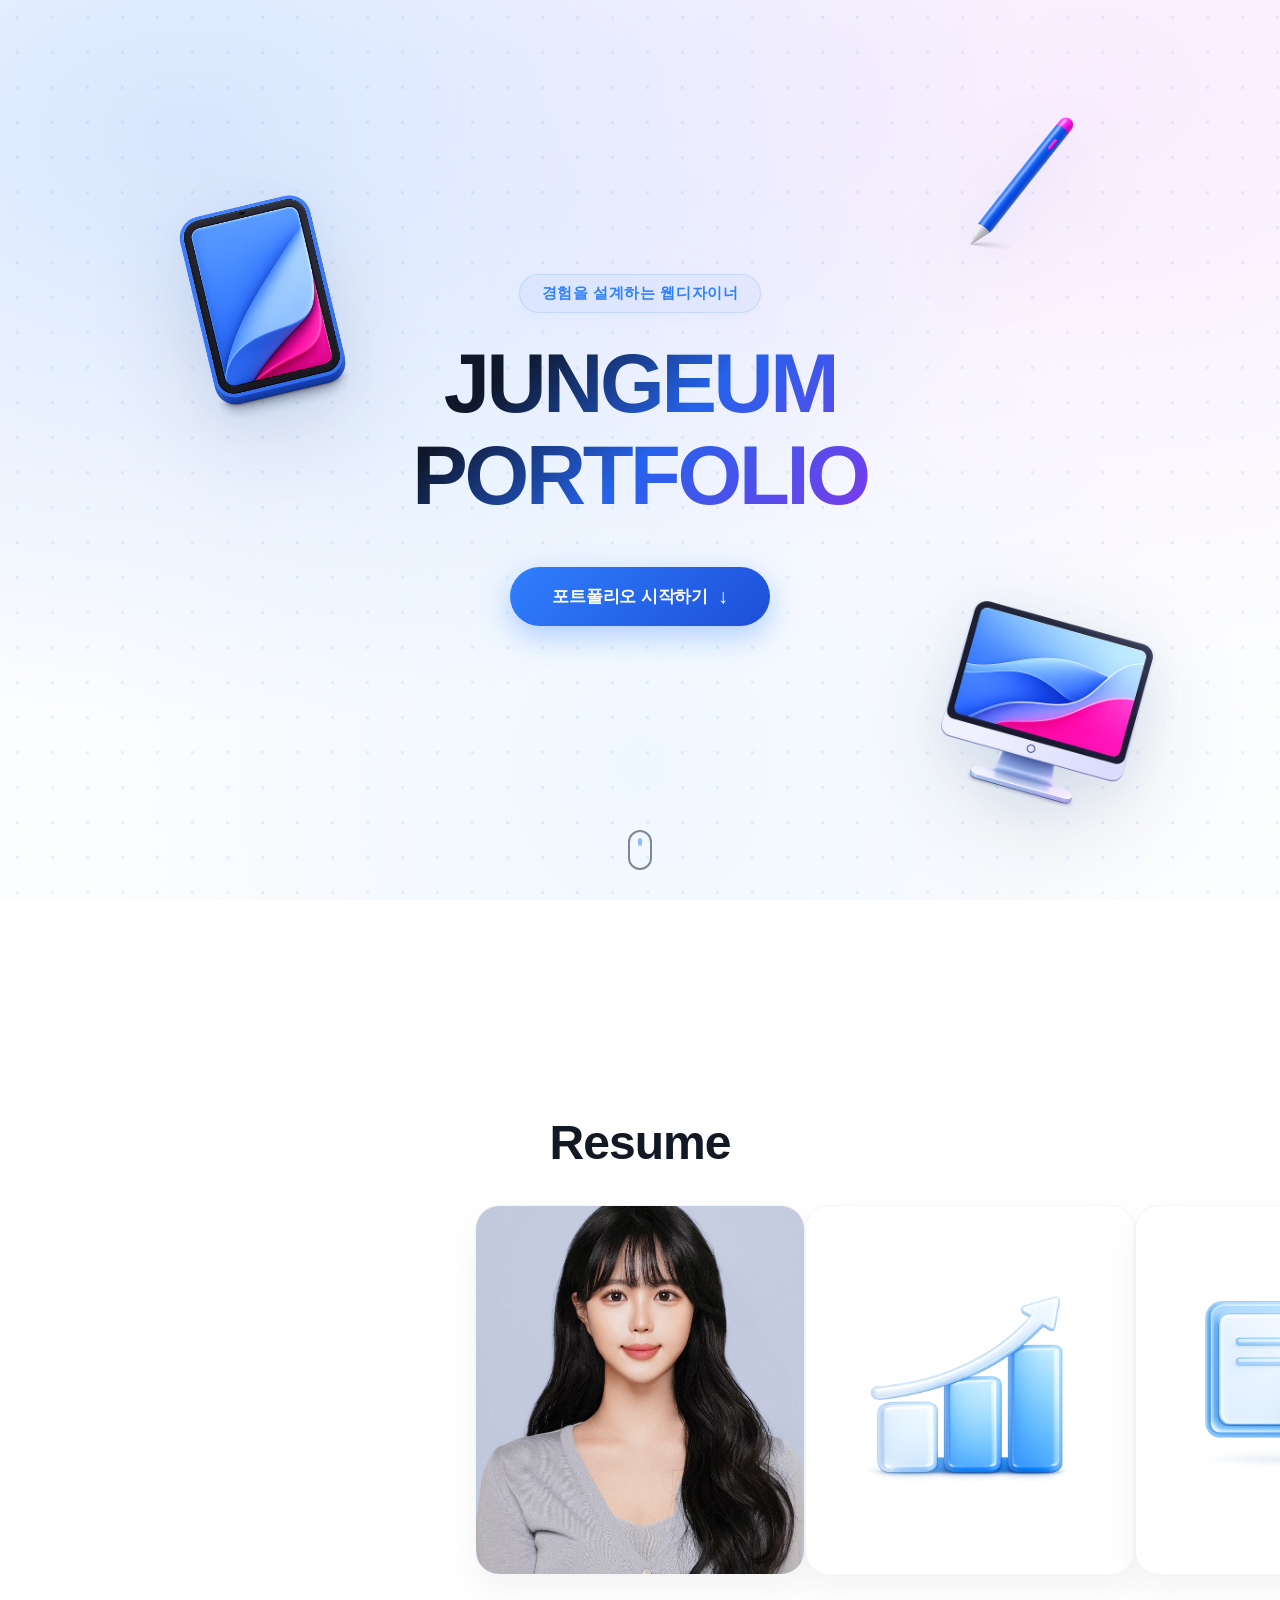
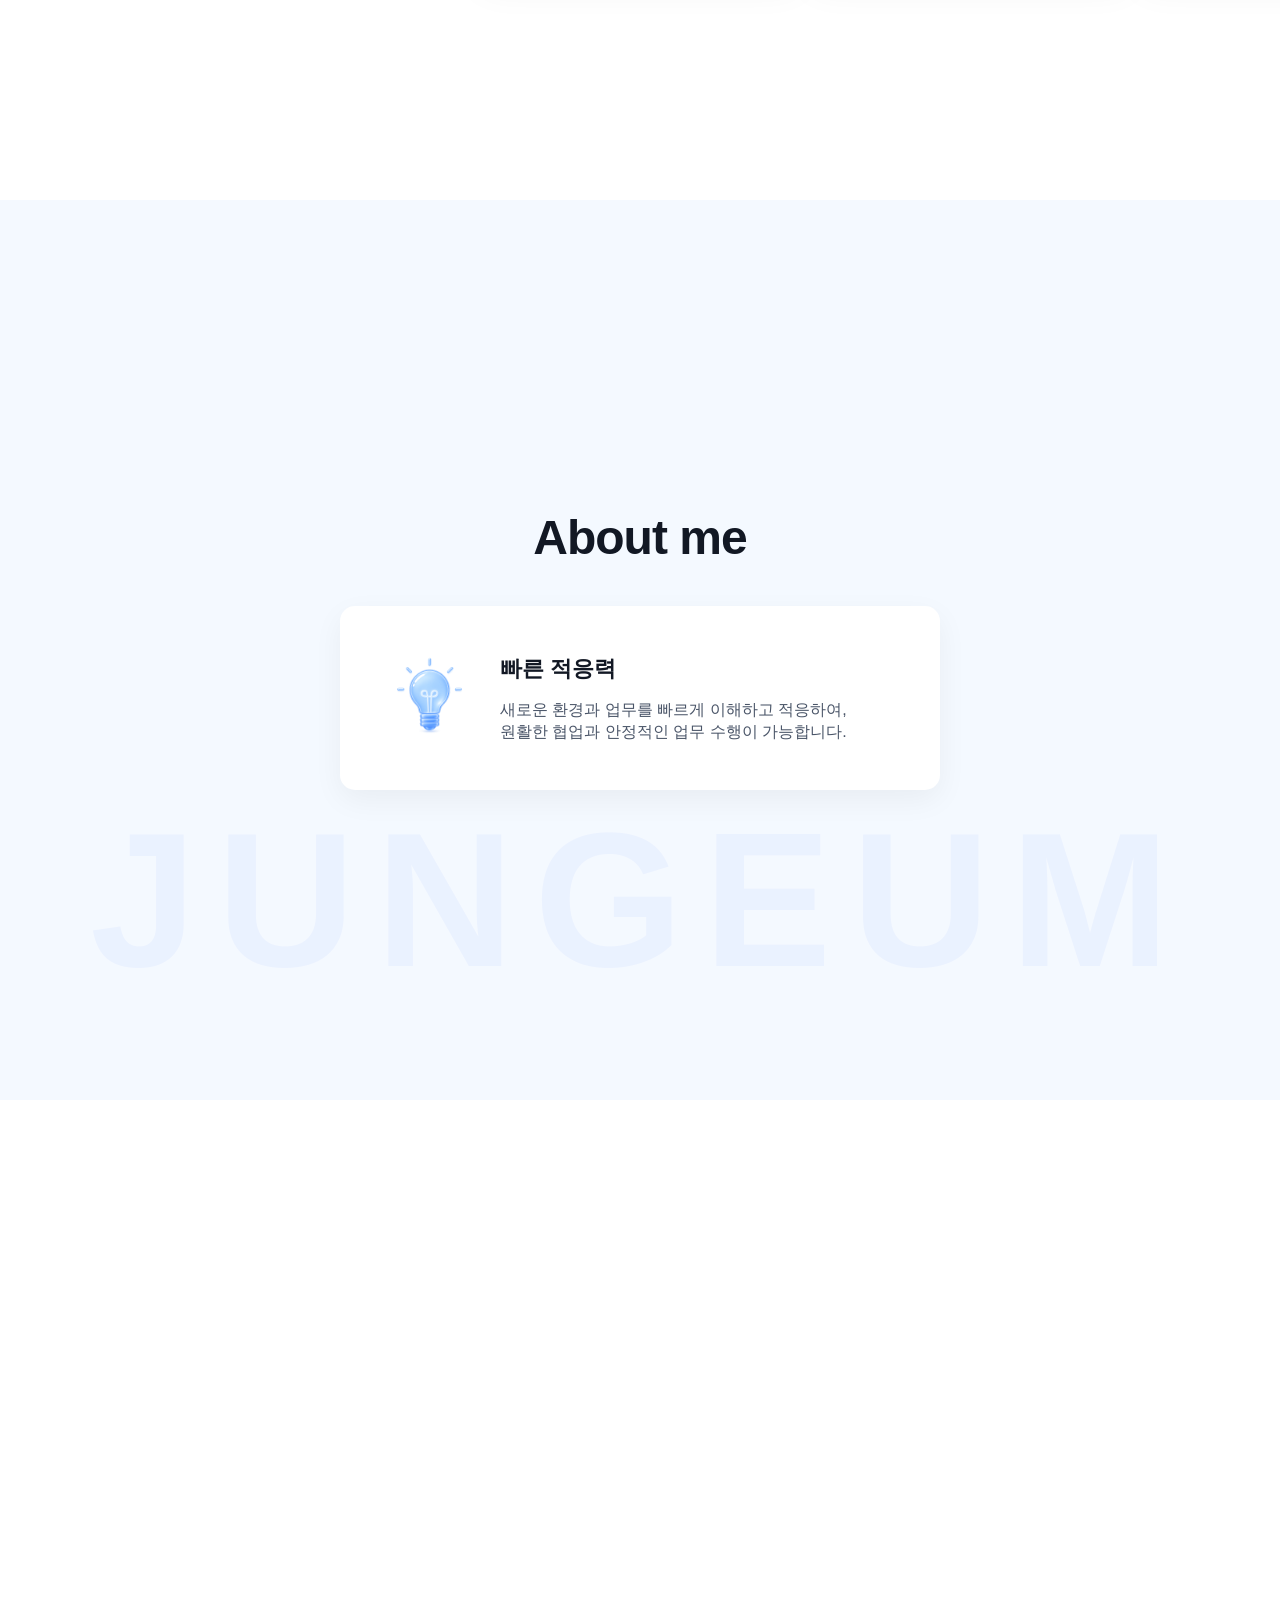
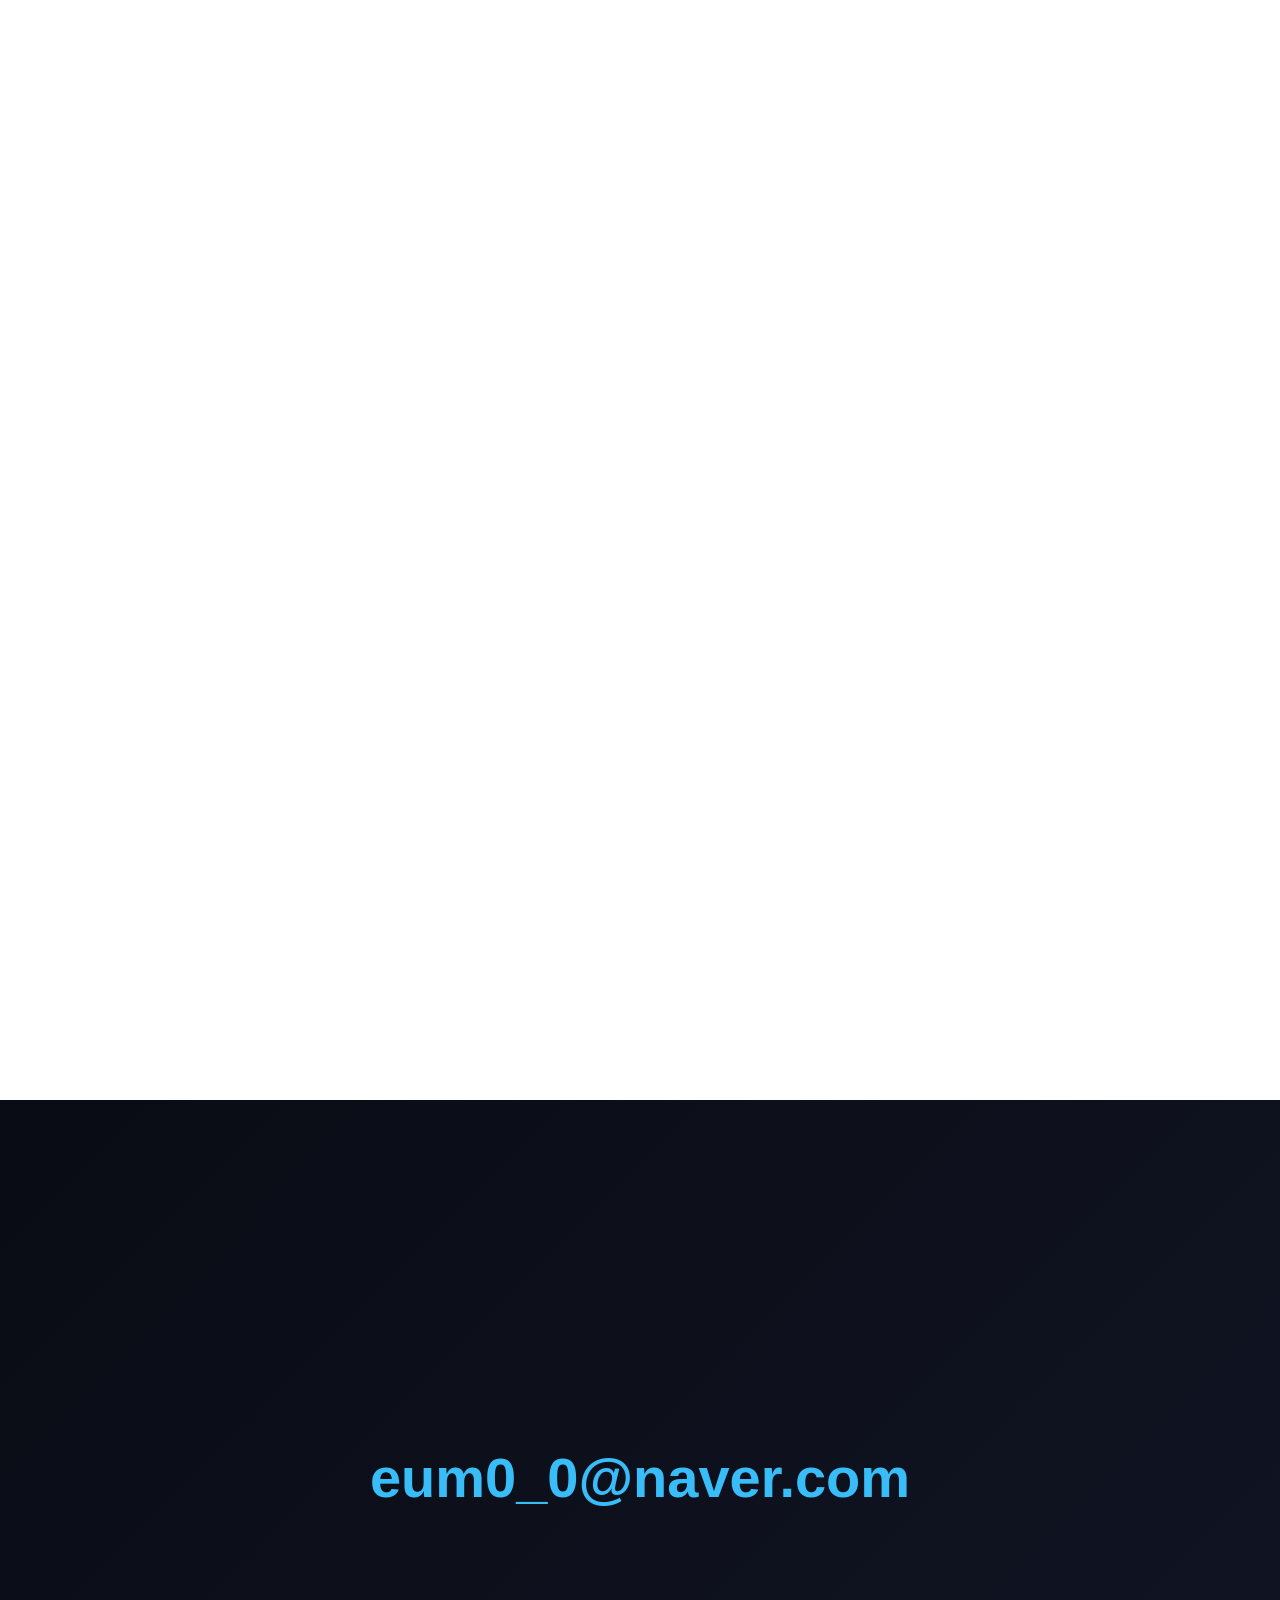
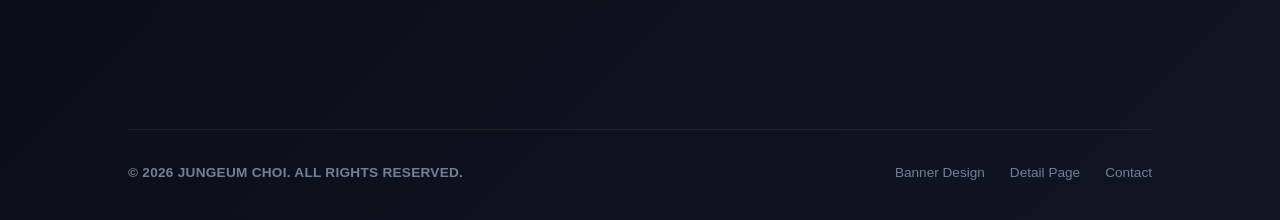
==== commit b5e9cce6: "new" ====
--- a/index.html
+++ b/index.html
@@ -78,21 +78,21 @@
         <h2 class="sec-title">About me</h2>
         <div class="stack-wrapper">
             <div class="stack-box active">
-                <div class="icon"><img src="images/icon1.png" alt=""></div>
+                <div class="icon"><img src="images/idea_icon.png" alt=""></div>
                 <div class="txt">
                     <h3>빠른 적응력</h3>
                     <p>새로운 환경과 업무를 빠르게 이해하고 적응하여,<br>원활한 협업과 안정적인 업무 수행이 가능합니다.</p>
                 </div>
             </div>
             <div class="stack-box">
-                <div class="icon"><img src="images/icon2.png" alt=""></div>
+                <div class="icon"><img src="images/chat_icon.png" alt=""></div>
                 <div class="txt">
                     <h3>밝고 긍정적인 태도</h3>
                     <p>긍정적인 마인드와 원활한 소통을 바탕으로,<br>협업 속에서도 좋은 시너지를 만들어갑니다.</p>
                 </div>
             </div>
             <div class="stack-box">
-                <div class="icon"><img src="images/icon3.png" alt=""></div>
+                <div class="icon"><img src="images/crown_icon.png" alt=""></div>
                 <div class="txt">
                     <h3>끊임없는 노력과 성장</h3>
                     <p>사용하기 쉬운 UI와 기억에 남는 UX를 개발하기 위해<br>꾸준한 학습과 도전으로 더 나은 결과를 만들어갑니다.</p>
--- a/index2.css
+++ b/index2.css
@@ -2,7 +2,17 @@
 
 :root { --main-blue: #307fff; --bg-light: #F4F9FF; }
 * { margin: 0; padding: 0; box-sizing: border-box; }
-body { font-family: 'Pretendard', sans-serif; background: #fff; color: #333; overflow-x: hidden; }
+html, body { 
+    width: 100%;
+    max-width: 100%;
+    overflow-x: hidden; 
+    position: relative; /* 절대값 배치된 자식 요소들이 가로 화면을 찢고 나가지 않도록 가둡니다 */
+}
+body { 
+    font-family: 'Pretendard', sans-serif; 
+    background: #fff; 
+    color: #333; 
+}
 
 /* Section 1: 코들 메쉬 그라데이션 및 테크 닷 패턴 효과 */
 .section-hero { 
